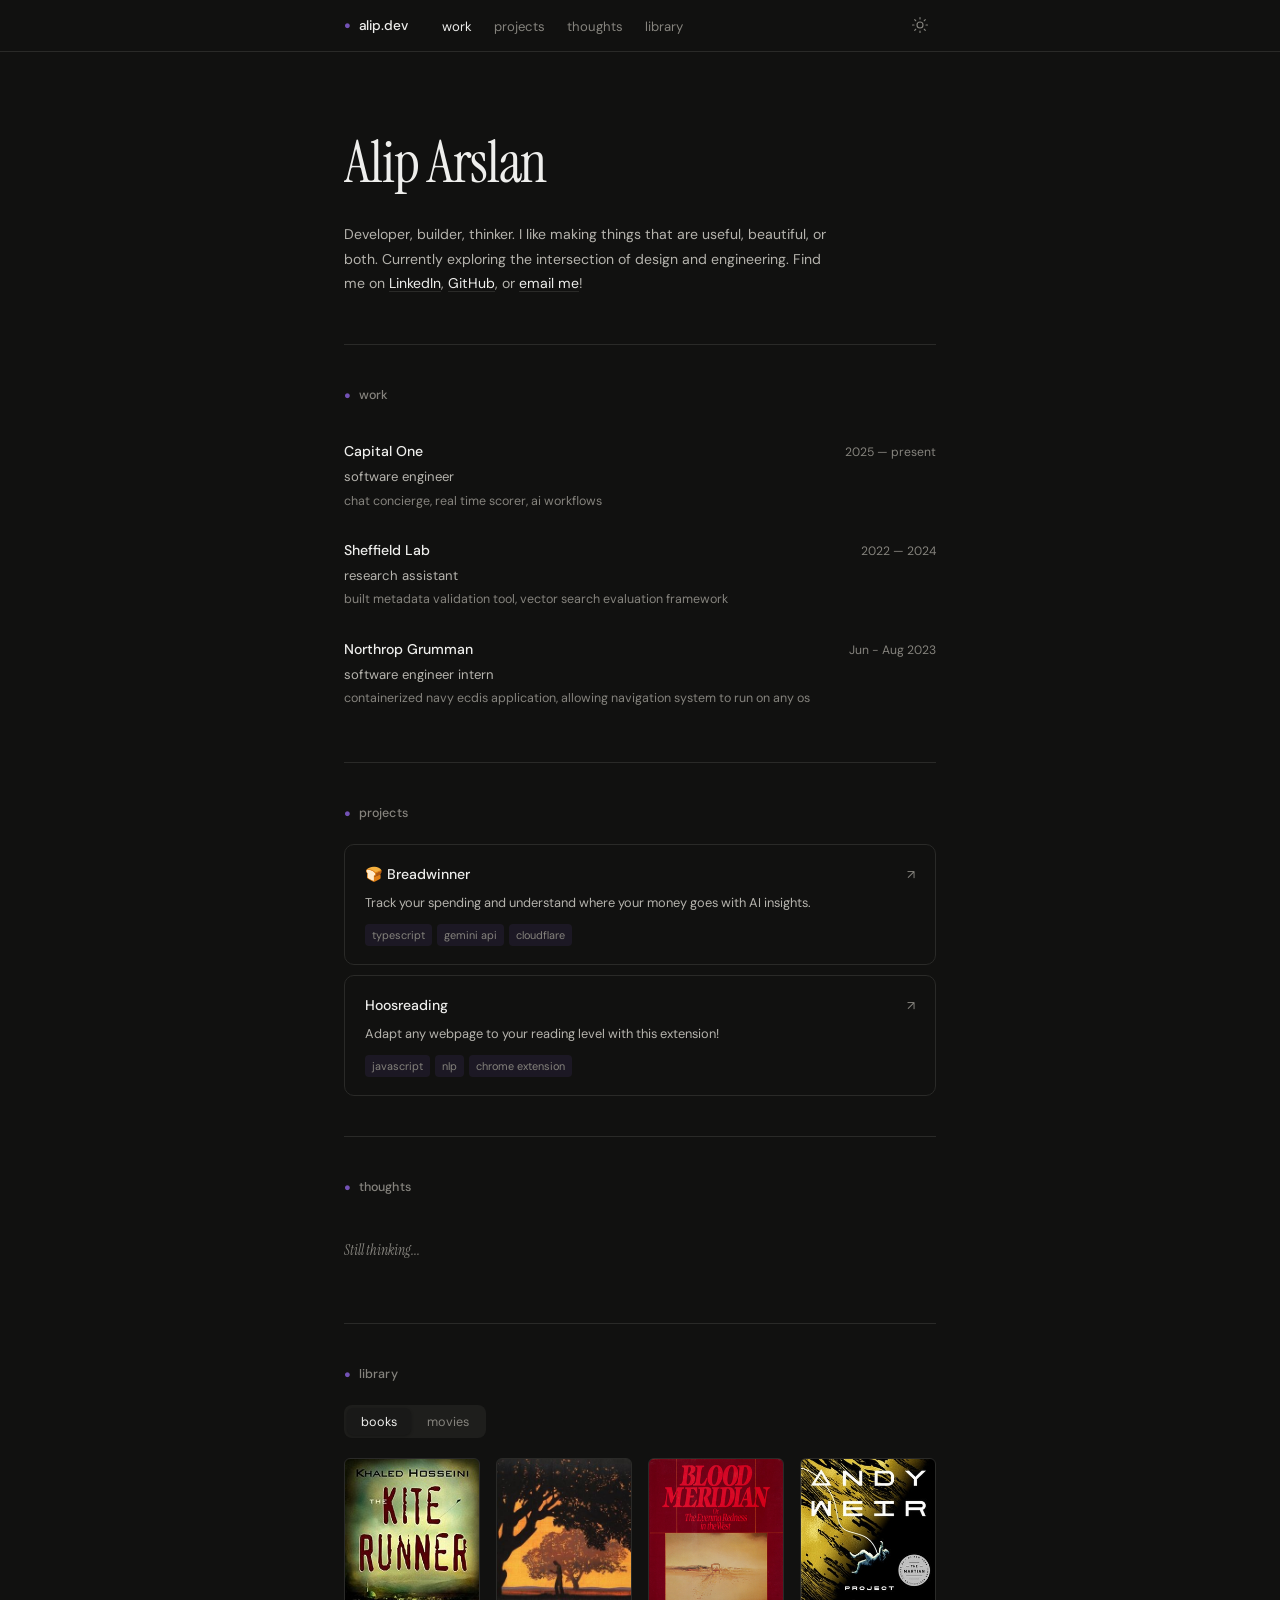
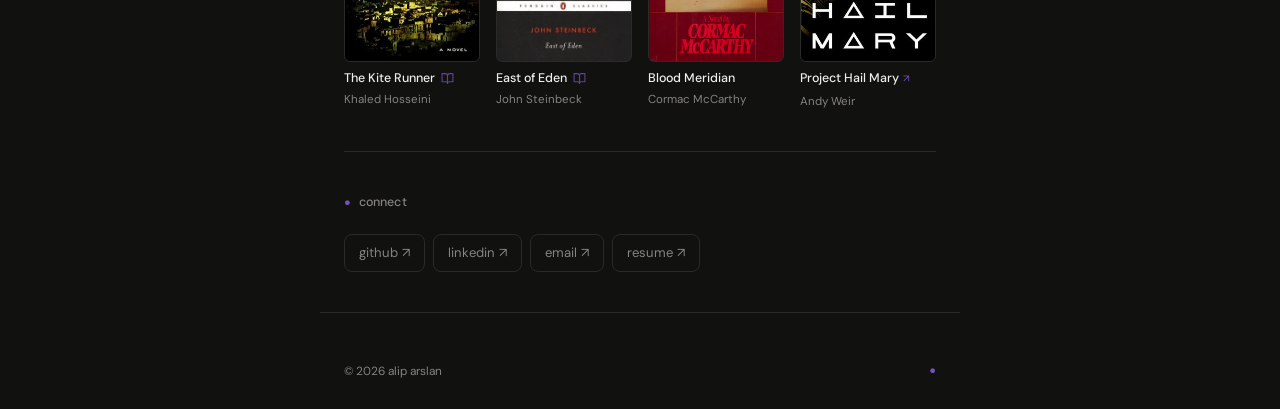
==== index.html @ 637e9c33 "fix northrop description" ====
<!DOCTYPE html>
<html lang="en" data-theme="dark">
<head>
  <script>document.documentElement.setAttribute('data-theme', localStorage.getItem('theme') || 'dark');</script>
  <meta charset="UTF-8" />
  <meta name="viewport" content="width=device-width, initial-scale=1.0" />
  <title>Alip Arslan</title>
  <meta name="description" content="Alip Arslan — developer, builder, thinker." />
  <meta property="og:title" content="Alip Arslan" />
  <meta property="og:description" content="Developer, builder, thinker." />
  <meta property="og:type" content="website" />
  <meta property="og:url" content="https://alip.dev" />
  <link rel="icon" href="data:image/svg+xml,<svg xmlns='http://www.w3.org/2000/svg' viewBox='0 0 100 100'><circle cx='50' cy='50' r='42' fill='%237352B5'/></svg>" />
  <link rel="preconnect" href="https://fonts.googleapis.com" />
  <link rel="preconnect" href="https://fonts.gstatic.com" crossorigin />
  <link href="https://fonts.googleapis.com/css2?family=Instrument+Serif:ital@0;1&family=DM+Sans:wght@400;500&display=swap" rel="stylesheet" />
  <link rel="stylesheet" href="styles.css" />
</head>
<body>

  <!-- NAV -->
  <nav>
    <div class="container">
      <div class="nav-left">
        <a href="index.html" class="nav-logo">
          <span class="sig">●</span>
          alip.dev
        </a>
        <ul class="nav-links">
          <li><a href="#work">work</a></li>
          <li><a href="#projects">projects</a></li>
          <li><a href="#thoughts">thoughts</a></li>
          <li><a href="#library">library</a></li>
        </ul>
      </div>
      <button class="theme-toggle" id="theme-toggle" aria-label="Toggle theme">
        <span class="icon-sun">
          <svg viewBox="0 0 24 24"><circle cx="12" cy="12" r="4"/><path d="M12 2v2M12 20v2M4.93 4.93l1.41 1.41M17.66 17.66l1.41 1.41M2 12h2M20 12h2M6.34 17.66l-1.41 1.41M19.07 4.93l-1.41 1.41"/></svg>
        </span>
        <span class="icon-moon">
          <svg viewBox="0 0 24 24"><path d="M21 12.79A9 9 0 1 1 11.21 3 7 7 0 0 0 21 12.79z"/></svg>
        </span>
      </button>
    </div>
  </nav>

  <!-- MAIN -->
  <main class="container">

    <!-- HERO -->
    <section class="hero">
      <div class="hero-name-wrap">
        <h1 class="hero-name">Alip Arslan</h1>
      </div>
      <p class="hero-bio fade-in">
        Developer, builder, thinker. I like making things that are useful, beautiful, or both.
        Currently exploring the intersection of design and engineering.
        Find me on <a href="https://linkedin.com/in/aliparslan" target="_blank" rel="noopener">LinkedIn</a>, <a href="https://github.com/aliparslan" target="_blank" rel="noopener">GitHub</a>, or <a href="mailto:aliparslan@outlook.com">email me</a>!
      </p>
    </section>

    <!-- WORK -->
    <div class="section-divider"></div>
    <section id="work" class="fade-in">
      <div class="section-header">
        <span class="sig">●</span>
        <h2 class="section-title">work</h2>
      </div>

      <a href="#" class="work-item">
        <div class="work-row">
          <span class="work-company">Capital One</span>
          <span class="work-period">2025 — present</span>
        </div>
        <div class="work-role">software engineer</div>
        <div class="work-desc">chat concierge, real time scorer, ai workflows</div>
      </a>

      <a href="#" class="work-item">
        <div class="work-row">
          <span class="work-company">Sheffield Lab</span>
          <span class="work-period">2022 — 2024</span>
        </div>
        <div class="work-role">research assistant</div>
        <div class="work-desc">built metadata validation tool, vector search evaluation framework</div>
      </a>

      <a href="#" class="work-item">
        <div class="work-row">
          <span class="work-company">Northrop Grumman</span>
          <span class="work-period">Jun - Aug 2023</span>
        </div>
        <div class="work-role">software engineer intern</div>
        <div class="work-desc">containerized navy ecdis application, allowing navigation system to run on any os</div>
      </a>

    </section>

    <!-- PROJECTS -->
    <div class="section-divider"></div>
    <section id="projects" class="fade-in">
      <div class="section-header">
        <span class="sig">●</span>
        <h2 class="section-title">projects</h2>
      </div>

      <div class="project-grid">
        <a href="https://breadwinner.alip.dev" class="project-card" target="_blank" rel="noopener">
          <div class="project-card-top">
            <span class="project-name">🍞 Breadwinner</span>
            <span class="project-arrow">↗</span>
          </div>
          <p class="project-desc">Track your spending and understand where your money goes with AI insights.</p>
          <div class="project-tech">
            <span class="tag">typescript</span>
            <span class="tag">gemini api</span>
            <span class="tag">cloudflare</span>
          </div>
        </a>

        <a href="https://github.com/aliparslan/hoosreading" class="project-card" target="_blank" rel="noopener">
          <div class="project-card-top">
            <span class="project-name">Hoosreading</span>
            <span class="project-arrow">↗</span>
          </div>
          <p class="project-desc">Adapt any webpage to your reading level with this extension!</p>
          <div class="project-tech">
            <span class="tag">javascript</span>
            <span class="tag">nlp</span>
            <span class="tag">chrome extension</span>
          </div>
        </a>

        <!-- <a href="#" class="project-card" target="_blank" rel="noopener">
          <div class="project-card-top">
            <span class="project-name">project-three</span>
            <span class="project-arrow">↗</span>
          </div>
          <p class="project-desc">A fun experiment or side project. Might be a game, might be an app.</p>
          <div class="project-tech">
            <span class="tag">swift</span>
            <span class="tag">swiftui</span>
          </div>
        </a> -->
      </div>
    </section>

    <!-- THOUGHTS -->
    <div class="section-divider"></div>
    <section id="thoughts" class="fade-in">
      <div class="section-header">
        <span class="sig">●</span>
        <h2 class="section-title">thoughts</h2>
      </div>

      <p class="empty-message">Still thinking...</p>
      <!--
      <a href="thoughts/building-things-that-last.html" class="thought-item page-link">
        <span class="thought-title">On building things that last</span>
        <span class="thought-date">feb 2026</span>
      </a>
      <a href="#" class="thought-item">
        <span class="thought-title">Why I switched to vanilla CSS</span>
        <span class="thought-date">jan 2026</span>
      </a>
      <a href="#" class="thought-item">
        <span class="thought-title">The joy of small software</span>
        <span class="thought-date">dec 2025</span>
      </a>
      <a href="#" class="thought-item">
        <span class="thought-title">Design engineering is underrated</span>
        <span class="thought-date">nov 2025</span>
      </a>
      <a href="#" class="thought-item">
        <span class="thought-title">Lessons from shipping fast</span>
        <span class="thought-date">oct 2025</span>
      </a>
      -->
    </section>

    <!-- LIBRARY -->
    <div class="section-divider"></div>
    <section id="library" class="fade-in">
      <div class="section-header">
        <span class="sig">●</span>
        <h2 class="section-title">library</h2>
      </div>

      <div class="library-tabs">
        <button class="library-tab active" data-tab="books">books</button>
        <button class="library-tab" data-tab="movies">movies</button>
      </div>

      <div id="books-panel" class="library-panel active">
        <div class="library-grid">
          <div class="library-item">
            <div class="library-cover" style="background-image: url('static/kite-runner.jpg');">
              <!-- <span class="library-cover-text">The<br/>Kite<br/>Runner</span> -->
            </div>
            <span class="library-label-row"><span class="library-label">The Kite Runner</span><span class="reading-indicator"><svg viewBox="0 0 24 24"><path d="M2 3h6a4 4 0 0 1 4 4v14a3 3 0 0 0-3-3H2z"/><path d="M22 3h-6a4 4 0 0 0-4 4v14a3 3 0 0 1 3-3h7z"/></svg></span></span>
            <span class="library-sub">Khaled Hosseini</span>
          </div>
          <div class="library-item">
            <div class="library-cover" style="background-image: url('static/east-of-eden.jpg');">
              <!-- <span class="library-cover-text">East<br/>of<br/>Eden</span> -->
            </div>
            <span class="library-label-row"><span class="library-label">East of Eden</span><span class="reading-indicator"><svg viewBox="0 0 24 24"><path d="M2 3h6a4 4 0 0 1 4 4v14a3 3 0 0 0-3-3H2z"/><path d="M22 3h-6a4 4 0 0 0-4 4v14a3 3 0 0 1 3-3h7z"/></svg></span></span>
            <span class="library-sub">John Steinbeck</span>
          </div>
          <div class="library-item">
            <div class="library-cover" style="background-image: url('static/blood-meridian.png');">
              <!-- <span class="library-cover-text">Blood Meridian</span> -->
            </div>
            <span class="library-label">Blood Meridian</span>
            <span class="library-sub">Cormac McCarthy</span>
          </div>
          <div class="library-item">
            <a href="library/project-hail-mary.html" class="page-link">
              <div class="library-cover" style="background-image: url('static/project-hail-mary.jpg');">
                <!-- <span class="library-cover-text">Project<br/>Hail<br/>Mary</span> -->
              </div>
              <span class="library-label-row"><span class="library-label">Project Hail Mary</span><span class="review-arrow">↗</span></span>
              <span class="library-sub">Andy Weir</span>
            </a>
          </div>
        </div>
      </div>

      <div id="movies-panel" class="library-panel">
        <div class="library-grid">
          <div class="library-item">
            <div class="library-cover" style="background-image: url('static/how-to-lose-a-guy.jpg');">
              <!-- <span class="library-cover-text">How to<br/>Lose a<br/>Guy</span> -->
            </div>
            <span class="library-label">How to Lose a Guy in 10 Days</span>
            <span class="library-sub">2003</span>
          </div>
          <div class="library-item">
            <div class="library-cover" style="background-image: url('static/good-will-hunting.jpg');">
              <!-- <span class="library-cover-text">Good<br/>Will<br/>Hunting</span> -->
            </div>
            <span class="library-label">Good Will Hunting</span>
            <span class="library-sub">1997</span>
          </div>
          <div class="library-item">
            <div class="library-cover" style="background-image: url('static/click.jpg');">
              <!-- <span class="library-cover-text">Click</span> -->
            </div>
            <span class="library-label">Click</span>
            <span class="library-sub">2006</span>
          </div>
          <div class="library-item">
            <a href="library/over-the-hedge.html" class="page-link">
              <div class="library-cover" style="background-image: url('static/over-the-hedge.jpg');">
                <!-- <span class="library-cover-text">Over<br/>the<br/>Hedge</span> -->
              </div>
              <span class="library-label-row"><span class="library-label">Over the Hedge</span><span class="review-arrow">↗</span></span>
              <span class="library-sub">2006</span>
            </a>
          </div>
        </div>
      </div>
    </section>

    <!-- CONNECT -->
    <div class="section-divider"></div>
    <section id="connect" class="fade-in">
      <div class="section-header">
        <span class="sig">●</span>
        <h2 class="section-title">connect</h2>
      </div>

      <div class="connect-grid">
        <a href="https://github.com/aliparslan" class="connect-link" target="_blank" rel="noopener">github ↗</a>
        <a href="https://linkedin.com/in/aliparslan" class="connect-link" target="_blank" rel="noopener">linkedin ↗</a>
        <a href="mailto:aliparslan@outlook.com" class="connect-link">email ↗</a>
        <a href="resume.pdf" class="connect-link">resume ↗</a>
      </div>
    </section>
  </main>

  <!-- FOOTER -->
  <div class="section-divider" style="max-width:640px;margin:0 auto;padding:0 24px;"><div style="height:1px;background:var(--border);transition:background var(--transition-color);"></div></div>
  <footer>
    <div class="container">
      <span class="footer-text">© 2026 alip arslan</span>
      <span class="sig">●</span>
    </div>
  </footer>

  <script src="script.js"></script>

</body>
</html>
---- styles.css ----
/* ===== RESET ===== */
*, *::before, *::after { margin: 0; padding: 0; box-sizing: border-box; }

/* ===== THEME TOKENS ===== */
:root {
  --sans: 'DM Sans', -apple-system, BlinkMacSystemFont, sans-serif;
  --serif: 'Instrument Serif', 'Georgia', serif;
  --ease-out-expo: cubic-bezier(0.16, 1, 0.3, 1);
  --transition-color: 0.4s ease;
}

[data-theme="dark"] {
  --bg:          #111110;
  --bg-raised:   #191918;
  --bg-hover:    #1e1e1c;
  --border:      #2a2a28;
  --border-hover:#3a3a37;
  --text:        #eeeeec;
  --text-secondary: #b5b3ad;
  --text-muted:  #85837d;
  --accent:      #7352B5;
  --accent-dim:  rgba(115, 82, 181, 0.12);
  --accent-hover:rgba(115, 82, 181, 0.06);
  --shadow:      0 1px 3px rgba(0,0,0,0.3);
}

[data-theme="light"] {
  --bg:          #fafaf8;
  --bg-raised:   #ffffff;
  --bg-hover:    #f0eeeb;
  --border:      #e0ddd7;
  --border-hover:#ccc9c1;
  --text:        #1a1a18;
  --text-secondary: #5a5850;
  --text-muted:  #8a877e;
  --accent:      #6344A3;
  --accent-dim:  rgba(99, 68, 163, 0.1);
  --accent-hover:rgba(99, 68, 163, 0.05);
  --shadow:      0 1px 3px rgba(0,0,0,0.06);
}

/* ===== PAGE TRANSITIONS ===== */
body {
  font-family: var(--sans);
  background: var(--bg);
  color: var(--text);
  line-height: 1.7;
  min-height: 100vh;
  transition: background var(--transition-color), color var(--transition-color);
  opacity: 0;
  animation: pageIn 0.4s ease 0.05s forwards;
}

body.page-exit {
  animation: pageOut 0.25s ease forwards;
}

@keyframes pageIn {
  from { opacity: 0; transform: translateY(6px); }
  to   { opacity: 1; transform: translateY(0); }
}

@keyframes pageOut {
  from { opacity: 1; transform: translateY(0); }
  to   { opacity: 0; transform: translateY(-4px); }
}

/* ===== BASE ===== */
html {
  font-size: 16px;
  scroll-behavior: smooth;
  -webkit-font-smoothing: antialiased;
  -moz-osx-font-smoothing: grayscale;
}

::selection {
  background: var(--accent);
  color: var(--bg);
}

a {
  color: inherit;
  text-decoration: none;
}

/* ===== LAYOUT ===== */
.container {
  max-width: 640px;
  margin: 0 auto;
  padding: 0 24px;
}

/* ===== NAV ===== */
nav {
  position: sticky;
  top: 0;
  z-index: 100;
  background: var(--bg);
  transition: background var(--transition-color);
}

nav::after {
  content: '';
  position: absolute;
  bottom: 0;
  left: 0;
  right: 0;
  height: 1px;
  background: var(--border);
  transition: background var(--transition-color);
}

nav .container {
  display: flex;
  align-items: center;
  justify-content: space-between;
  height: 52px;
}

.nav-left {
  display: flex;
  align-items: center;
  gap: 24px;
}

.nav-logo {
  font-family: var(--sans);
  font-size: 0.85rem;
  font-weight: 500;
  letter-spacing: -0.01em;
  display: flex;
  align-items: center;
  gap: 8px;
  color: var(--text);
  transition: color 0.2s ease;
}

.sig {
  color: var(--accent);
  font-size: 0.7rem;
  display: inline-block;
  transition: color var(--transition-color), transform 0.4s var(--ease-out-expo), text-shadow 0.4s ease;
  line-height: 1;
  cursor: default;
}

.sig:hover {
  animation: sigPulse 1.6s ease-in-out infinite;
}

@keyframes sigPulse {
  0%, 100% { text-shadow: 0 0 4px var(--accent); }
  50%      { text-shadow: 0 0 16px var(--accent), 0 0 30px var(--accent); }
}

.nav-logo:hover .sig {
  animation: sigPulse 1.6s ease-in-out infinite;
}

.nav-links {
  display: flex;
  gap: 2px;
  list-style: none;
}

.nav-links a {
  font-size: 0.82rem;
  color: var(--text-muted);
  padding: 5px 10px;
  border-radius: 6px;
  transition: color 0.2s ease, background 0.2s ease;
}

.nav-links a:hover {
  color: var(--text);
  background: var(--bg-hover);
}

.nav-links a.active {
  color: var(--text);
}

/* theme toggle */
.theme-toggle {
  background: none;
  border: none;
  color: var(--text-muted);
  width: 32px;
  height: 32px;
  border-radius: 8px;
  cursor: pointer;
  display: flex;
  align-items: center;
  justify-content: center;
  transition: all 0.2s ease;
  padding: 0;
}

.theme-toggle:hover {
  color: var(--text);
  background: var(--bg-hover);
}

.theme-toggle svg {
  width: 18px;
  height: 18px;
  fill: none;
  stroke: currentColor;
  stroke-width: 1.5;
  stroke-linecap: round;
  stroke-linejoin: round;
}

.theme-toggle .icon-sun,
.theme-toggle .icon-moon { display: none; }
[data-theme="dark"] .theme-toggle .icon-sun { display: block; }
[data-theme="light"] .theme-toggle .icon-moon { display: block; }

/* ===== HERO ===== */
.hero {
  padding: 80px 0 48px;
}

.hero-name-wrap {
  overflow: hidden;
  padding-bottom: 4px;
}

.hero-name {
  font-family: var(--serif);
  font-size: clamp(2.6rem, 7vw, 3.6rem);
  font-weight: 400;
  letter-spacing: -0.02em;
  line-height: 1.08;
  margin-bottom: 24px;
  transform: translateY(110%);
  animation: slideUp 0.8s var(--ease-out-expo) 0.1s forwards;
}

@keyframes slideUp {
  to { transform: translateY(0); }
}

.hero-bio {
  font-size: 0.88rem;
  color: var(--text-secondary);
  line-height: 1.75;
  max-width: 500px;
  transition: color var(--transition-color);
}

.hero-bio a {
  color: var(--text);
  text-decoration: underline;
  text-decoration-color: var(--border);
  text-underline-offset: 3px;
  transition: text-decoration-color 0.2s ease, color 0.2s ease;
}

.hero-bio a:hover {
  text-decoration-color: var(--accent);
  color: var(--accent);
}

/* ===== SECTIONS ===== */
section {
  padding: 40px 0;
}

.section-divider {
  height: 1px;
  background: var(--border);
  transition: background var(--transition-color);
}

.section-header {
  display: flex;
  align-items: center;
  gap: 8px;
  margin-bottom: 20px;
}

.section-title {
  font-size: 0.78rem;
  font-weight: 500;
  color: var(--text-muted);
  text-transform: lowercase;
  letter-spacing: 0.01em;
  transition: color var(--transition-color);
}

/* empty state message */
.empty-message {
  font-family: var(--serif);
  font-size: 0.9rem;
  color: var(--text-muted);
  font-style: italic;
  padding: 20px 0;
}

/* ===== WORK ===== */
.work-item {
  display: block;
  padding: 14px 16px;
  margin: 0 -16px;
  border-radius: 8px;
  transition: background 0.2s ease;
}

.work-item:hover {
  background: var(--bg-hover);
}

.work-item + .work-item { margin-top: 1px; }

.work-row {
  display: flex;
  align-items: baseline;
  justify-content: space-between;
  gap: 12px;
}

.work-company {
  font-size: 0.88rem;
  font-weight: 500;
  color: var(--text);
  transition: color var(--transition-color);
}

.work-period {
  font-size: 0.76rem;
  color: var(--text-muted);
  white-space: nowrap;
  transition: color var(--transition-color);
}

.work-role {
  font-size: 0.82rem;
  color: var(--text-secondary);
  margin-top: 2px;
  transition: color var(--transition-color);
}

.work-desc {
  font-size: 0.78rem;
  color: var(--text-muted);
  line-height: 1.5;
  margin-top: 3px;
  transition: color var(--transition-color);
}

/* ===== PROJECTS ===== */
.project-grid { display: grid; gap: 10px; }

.project-card {
  display: block;
  padding: 18px 20px;
  border: 1px solid var(--border);
  border-radius: 10px;
  transition: all 0.3s var(--ease-out-expo);
  position: relative;
}

.project-card:hover {
  border-color: var(--border-hover);
  background: var(--bg-raised);
  transform: translateY(-1px);
  box-shadow: var(--shadow);
}

.project-card-top {
  display: flex;
  align-items: center;
  justify-content: space-between;
  margin-bottom: 6px;
}

.project-name {
  font-size: 0.88rem;
  font-weight: 500;
  color: var(--text);
  transition: color var(--transition-color);
}

.project-arrow {
  color: var(--text-muted);
  font-size: 0.8rem;
  transition: transform 0.3s var(--ease-out-expo), color 0.2s ease;
}

.project-card:hover .project-arrow {
  transform: translate(2px, -2px);
  color: var(--accent);
}

.project-desc {
  font-size: 0.8rem;
  color: var(--text-secondary);
  line-height: 1.6;
  transition: color var(--transition-color);
}

.project-tech {
  display: flex;
  gap: 5px;
  flex-wrap: wrap;
  margin-top: 10px;
}

.tag {
  font-size: 0.68rem;
  color: var(--text-muted);
  background: var(--accent-dim);
  padding: 2px 7px;
  border-radius: 4px;
  transition: background var(--transition-color), color var(--transition-color);
}

/* ===== THOUGHTS ===== */
.thought-item {
  display: flex;
  align-items: baseline;
  justify-content: space-between;
  gap: 16px;
  padding: 10px 16px;
  margin: 0 -16px;
  border-radius: 8px;
  transition: background 0.2s ease;
}

.thought-item:hover { background: var(--bg-hover); }
.thought-item + .thought-item { margin-top: 1px; }

.thought-title {
  font-family: var(--serif);
  font-size: 1.05rem;
  color: var(--text);
  font-weight: 400;
  font-style: italic;
  transition: color var(--transition-color);
}

.thought-date {
  font-size: 0.74rem;
  color: var(--text-muted);
  white-space: nowrap;
  transition: color var(--transition-color);
}

/* ===== LIBRARY ===== */
.library-tabs {
  display: flex;
  gap: 2px;
  margin-bottom: 20px;
  background: var(--bg-hover);
  padding: 3px;
  border-radius: 8px;
  width: fit-content;
  transition: background var(--transition-color);
}

.library-tab {
  font-size: 0.79rem;
  color: var(--text-muted);
  padding: 5px 14px;
  border-radius: 6px;
  border: none;
  background: none;
  cursor: pointer;
  font-family: var(--sans);
  transition: all 0.2s ease;
}

.library-tab:hover { color: var(--text); }

.library-tab.active {
  color: var(--text);
  background: var(--bg-raised);
  box-shadow: var(--shadow);
}

.library-grid {
  display: grid;
  grid-template-columns: repeat(auto-fill, minmax(120px, 1fr));
  gap: 16px;
}

.library-item {
  display: flex;
  flex-direction: column;
  gap: 8px;
  cursor: default;
  position: relative;
}

.library-item a {
  display: flex;
  flex-direction: column;
  gap: 8px;
  text-decoration: none;
  color: inherit;
}

.library-cover {
  aspect-ratio: 2 / 3;
  background: var(--bg-raised);
  border: 1px solid var(--border);
  border-radius: 6px;
  display: flex;
  align-items: center;
  justify-content: center;
  overflow: hidden;
  transition: all 0.3s var(--ease-out-expo);
  position: relative;
  background-size: cover;
  background-position: center;
}

.library-item:hover .library-cover,
.library-item a:hover .library-cover {
  border-color: var(--border-hover);
  transform: translateY(-3px);
  box-shadow: var(--shadow);
}

.library-cover-text {
  font-size: 0.6rem;
  font-weight: 500;
  color: var(--text-muted);
  text-align: center;
  padding: 8px;
  line-height: 1.5;
  letter-spacing: 0.05em;
  text-transform: uppercase;
  transition: color var(--transition-color);
}

.library-label-row {
  display: flex;
  align-items: baseline;
  gap: 4px;
}

.library-label {
  font-size: 0.78rem;
  font-weight: 500;
  color: var(--text);
  line-height: 1.3;
  transition: color var(--transition-color);
}

.review-arrow {
  font-size: 0.65rem;
  color: var(--accent);
  flex-shrink: 0;
  transition: transform 0.3s var(--ease-out-expo);
}

.library-item a:hover .review-arrow {
  transform: translate(1px, -1px);
}

.library-sub {
  font-size: 0.72rem;
  color: var(--text-muted);
  margin-top: -4px;
  transition: color var(--transition-color);
}

.reading-indicator {
  display: flex;
  align-self: center;
  flex-shrink: 0;
  margin-left: 2px; /* Tweaked this slightly to match the gap of the arrow better */
}

.reading-indicator svg {
  display: block;
  width: 13px;
  height: 13px;
  fill: none;
  stroke: var(--accent);
  stroke-width: 2;
  stroke-linecap: round;
  stroke-linejoin: round;
  opacity: 0.8;
}

.library-panel { display: none; }
.library-panel.active { display: block; }

/* ===== CONNECT ===== */
.connect-grid {
  display: flex;
  flex-wrap: wrap;
  gap: 8px;
}

.connect-link {
  font-size: 0.82rem;
  color: var(--text-muted);
  padding: 7px 14px;
  border: 1px solid var(--border);
  border-radius: 8px;
  transition: all 0.2s ease;
}

.connect-link:hover {
  color: var(--text);
  border-color: var(--border-hover);
  background: var(--bg-hover);
}

/* ===== FOOTER ===== */
footer {
  padding: 28px 0;
  margin-top: 20px;
}

footer .container {
  display: flex;
  align-items: center;
  justify-content: space-between;
}

.footer-text {
  font-size: 0.74rem;
  color: var(--text-muted);
  transition: color var(--transition-color);
}

/* ===== FADE IN ===== */
.fade-in {
  opacity: 0;
  transform: translateY(10px);
  filter: blur(8px);
  transition: opacity 0.6s var(--ease-out-expo), 
              transform 0.6s var(--ease-out-expo),
              filter 0.6s var(--ease-out-expo);
}

.fade-in.visible {
  opacity: 1;
  transform: translateY(0);
  filter: blur(0px);
}

.fade-in:nth-child(2) { transition-delay: 0.05s; }
.fade-in:nth-child(3) { transition-delay: 0.1s; }
.fade-in:nth-child(4) { transition-delay: 0.15s; }

/* ===== RESPONSIVE ===== */
@media (max-width: 560px) {
  .hero { padding: 56px 0 32px; }
  .hero-name { font-size: 2.2rem; }
  .nav-links a { padding: 5px 6px; font-size: 0.78rem; }
  .work-row { flex-direction: column; gap: 2px; }
  .thought-item { flex-direction: column; gap: 3px; }
  .library-grid { grid-template-columns: repeat(auto-fill, minmax(100px, 1fr)); gap: 12px; }
  .connect-grid { flex-direction: column; }
  .connect-link { text-align: center; justify-content: center; }
  footer .container { flex-direction: column; gap: 8px; text-align: center; }
}
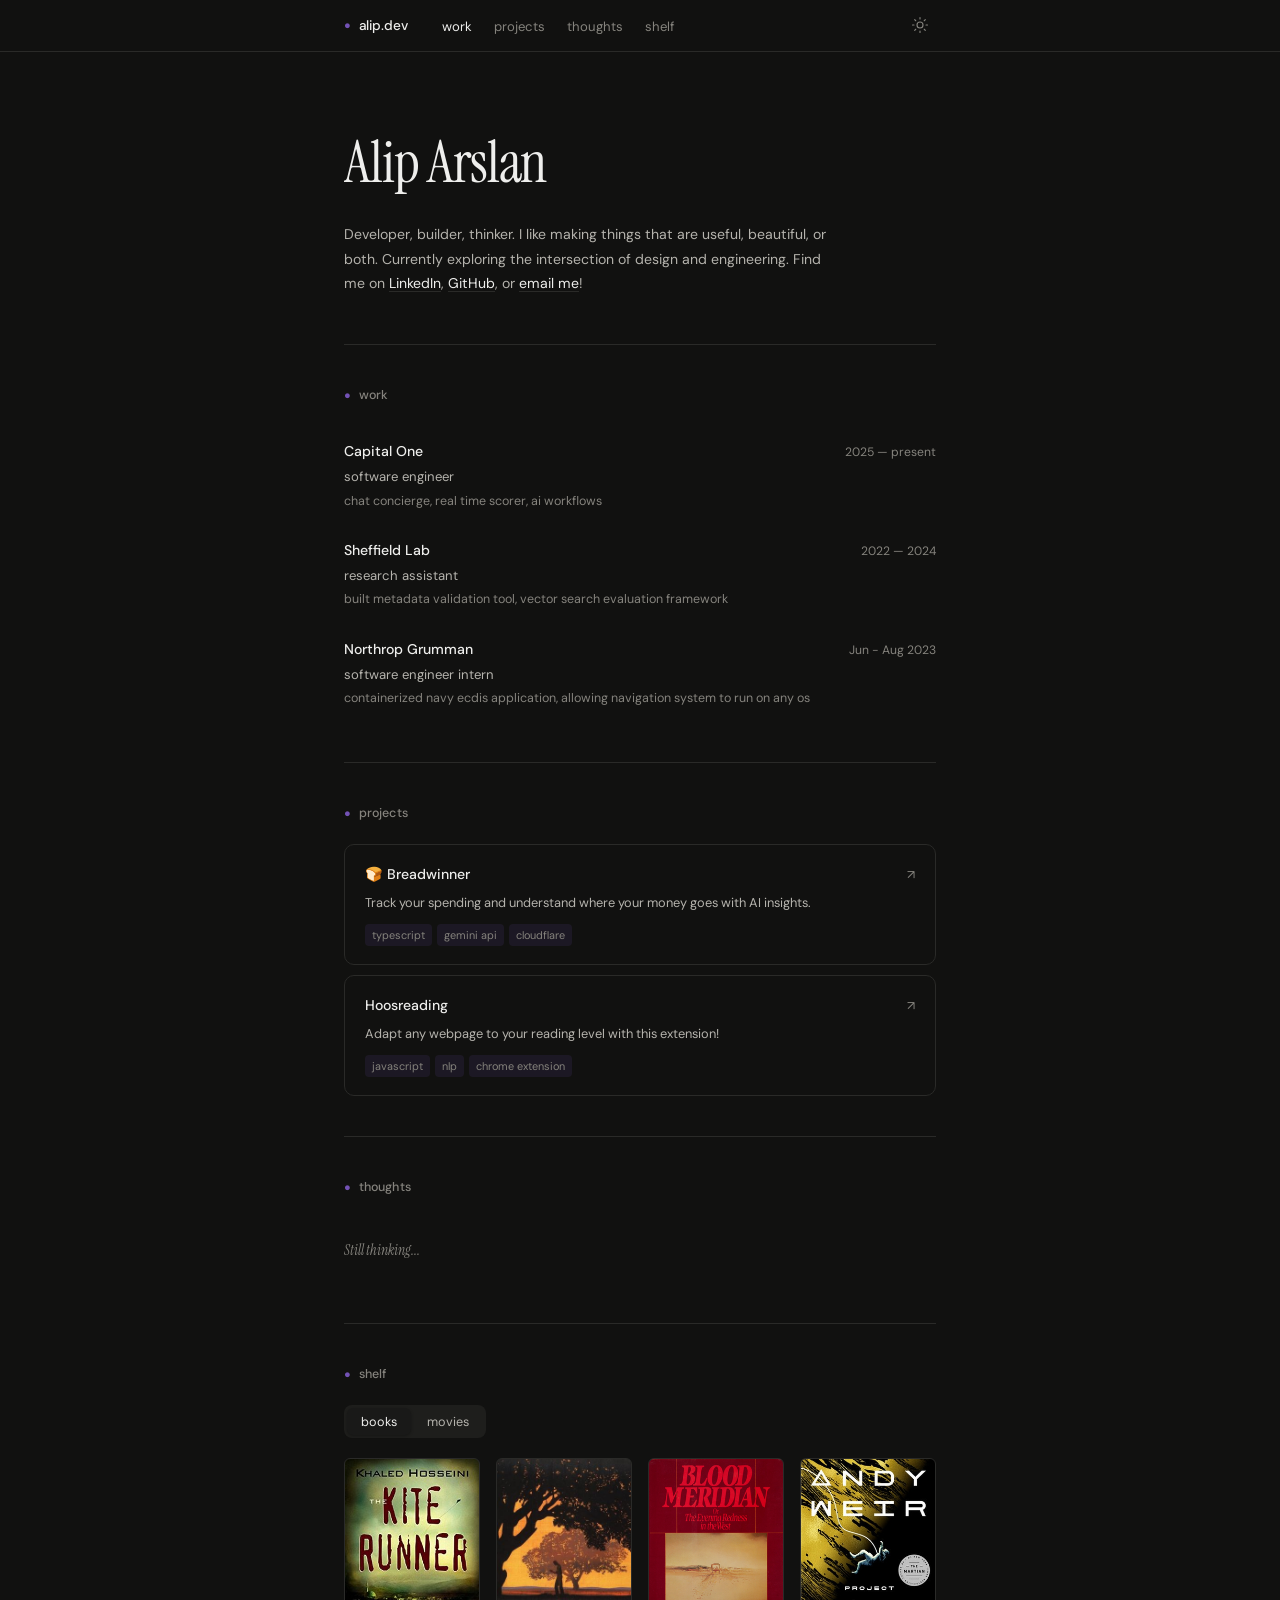
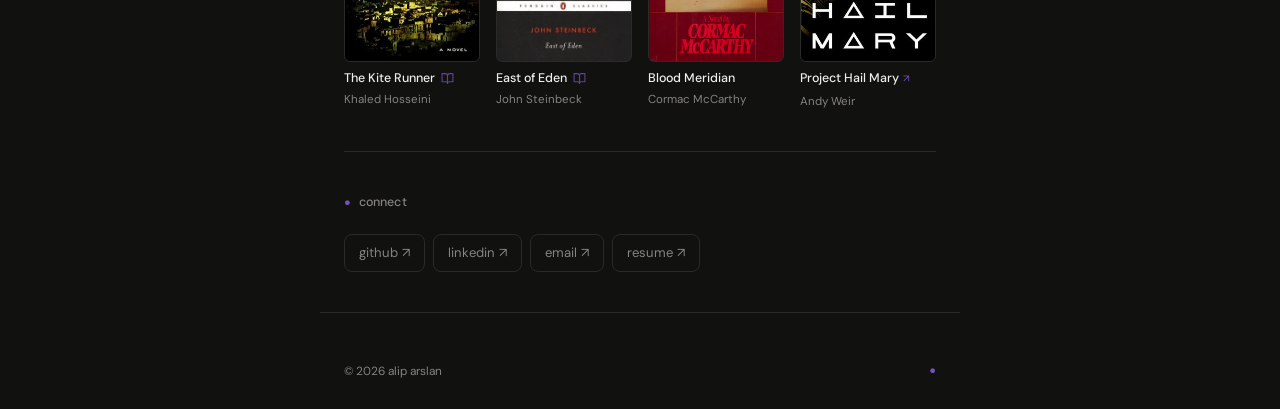
==== commit 45aff5b2: "rename library to shelf" ====
--- a/index.html
+++ b/index.html
@@ -30,7 +30,7 @@
           <li><a href="#work">work</a></li>
           <li><a href="#projects">projects</a></li>
           <li><a href="#thoughts">thoughts</a></li>
-          <li><a href="#library">library</a></li>
+          <li><a href="#shelf">shelf</a></li>
         </ul>
       </div>
       <button class="theme-toggle" id="theme-toggle" aria-label="Toggle theme">
@@ -178,84 +178,84 @@
       -->
     </section>
 
-    <!-- LIBRARY -->
-    <div class="section-divider"></div>
-    <section id="library" class="fade-in">
-      <div class="section-header">
-        <span class="sig">●</span>
-        <h2 class="section-title">library</h2>
-      </div>
-
-      <div class="library-tabs">
-        <button class="library-tab active" data-tab="books">books</button>
-        <button class="library-tab" data-tab="movies">movies</button>
-      </div>
-
-      <div id="books-panel" class="library-panel active">
-        <div class="library-grid">
-          <div class="library-item">
-            <div class="library-cover" style="background-image: url('static/kite-runner.jpg');">
-              <!-- <span class="library-cover-text">The<br/>Kite<br/>Runner</span> -->
-            </div>
-            <span class="library-label-row"><span class="library-label">The Kite Runner</span><span class="reading-indicator"><svg viewBox="0 0 24 24"><path d="M2 3h6a4 4 0 0 1 4 4v14a3 3 0 0 0-3-3H2z"/><path d="M22 3h-6a4 4 0 0 0-4 4v14a3 3 0 0 1 3-3h7z"/></svg></span></span>
-            <span class="library-sub">Khaled Hosseini</span>
-          </div>
-          <div class="library-item">
-            <div class="library-cover" style="background-image: url('static/east-of-eden.jpg');">
-              <!-- <span class="library-cover-text">East<br/>of<br/>Eden</span> -->
-            </div>
-            <span class="library-label-row"><span class="library-label">East of Eden</span><span class="reading-indicator"><svg viewBox="0 0 24 24"><path d="M2 3h6a4 4 0 0 1 4 4v14a3 3 0 0 0-3-3H2z"/><path d="M22 3h-6a4 4 0 0 0-4 4v14a3 3 0 0 1 3-3h7z"/></svg></span></span>
-            <span class="library-sub">John Steinbeck</span>
-          </div>
-          <div class="library-item">
-            <div class="library-cover" style="background-image: url('static/blood-meridian.png');">
-              <!-- <span class="library-cover-text">Blood Meridian</span> -->
-            </div>
-            <span class="library-label">Blood Meridian</span>
-            <span class="library-sub">Cormac McCarthy</span>
-          </div>
-          <div class="library-item">
-            <a href="library/project-hail-mary.html" class="page-link">
-              <div class="library-cover" style="background-image: url('static/project-hail-mary.jpg');">
-                <!-- <span class="library-cover-text">Project<br/>Hail<br/>Mary</span> -->
+    <!-- SHELF -->
+    <div class="section-divider"></div>
+    <section id="shelf" class="fade-in">
+      <div class="section-header">
+        <span class="sig">●</span>
+        <h2 class="section-title">shelf</h2>
+      </div>
+
+      <div class="shelf-tabs">
+        <button class="shelf-tab active" data-tab="books">books</button>
+        <button class="shelf-tab" data-tab="movies">movies</button>
+      </div>
+
+      <div id="books-panel" class="shelf-panel active">
+        <div class="shelf-grid">
+          <div class="shelf-item">
+            <div class="shelf-cover" style="background-image: url('static/kite-runner.jpg');">
+              <!-- <span class="shelf-cover-text">The<br/>Kite<br/>Runner</span> -->
+            </div>
+            <span class="shelf-label-row"><span class="shelf-label">The Kite Runner</span><span class="reading-indicator"><svg viewBox="0 0 24 24"><path d="M2 3h6a4 4 0 0 1 4 4v14a3 3 0 0 0-3-3H2z"/><path d="M22 3h-6a4 4 0 0 0-4 4v14a3 3 0 0 1 3-3h7z"/></svg></span></span>
+            <span class="shelf-sub">Khaled Hosseini</span>
+          </div>
+          <div class="shelf-item">
+            <div class="shelf-cover" style="background-image: url('static/east-of-eden.jpg');">
+              <!-- <span class="shelf-cover-text">East<br/>of<br/>Eden</span> -->
+            </div>
+            <span class="shelf-label-row"><span class="shelf-label">East of Eden</span><span class="reading-indicator"><svg viewBox="0 0 24 24"><path d="M2 3h6a4 4 0 0 1 4 4v14a3 3 0 0 0-3-3H2z"/><path d="M22 3h-6a4 4 0 0 0-4 4v14a3 3 0 0 1 3-3h7z"/></svg></span></span>
+            <span class="shelf-sub">John Steinbeck</span>
+          </div>
+          <div class="shelf-item">
+            <div class="shelf-cover" style="background-image: url('static/blood-meridian.png');">
+              <!-- <span class="shelf-cover-text">Blood Meridian</span> -->
+            </div>
+            <span class="shelf-label">Blood Meridian</span>
+            <span class="shelf-sub">Cormac McCarthy</span>
+          </div>
+          <div class="shelf-item">
+            <a href="shelf/project-hail-mary.html" class="page-link">
+              <div class="shelf-cover" style="background-image: url('static/project-hail-mary.jpg');">
+                <!-- <span class="shelf-cover-text">Project<br/>Hail<br/>Mary</span> -->
               </div>
-              <span class="library-label-row"><span class="library-label">Project Hail Mary</span><span class="review-arrow">↗</span></span>
-              <span class="library-sub">Andy Weir</span>
+              <span class="shelf-label-row"><span class="shelf-label">Project Hail Mary</span><span class="review-arrow">↗</span></span>
+              <span class="shelf-sub">Andy Weir</span>
             </a>
           </div>
         </div>
       </div>
 
-      <div id="movies-panel" class="library-panel">
-        <div class="library-grid">
-          <div class="library-item">
-            <div class="library-cover" style="background-image: url('static/how-to-lose-a-guy.jpg');">
-              <!-- <span class="library-cover-text">How to<br/>Lose a<br/>Guy</span> -->
-            </div>
-            <span class="library-label">How to Lose a Guy in 10 Days</span>
-            <span class="library-sub">2003</span>
-          </div>
-          <div class="library-item">
-            <div class="library-cover" style="background-image: url('static/good-will-hunting.jpg');">
-              <!-- <span class="library-cover-text">Good<br/>Will<br/>Hunting</span> -->
-            </div>
-            <span class="library-label">Good Will Hunting</span>
-            <span class="library-sub">1997</span>
-          </div>
-          <div class="library-item">
-            <div class="library-cover" style="background-image: url('static/click.jpg');">
-              <!-- <span class="library-cover-text">Click</span> -->
-            </div>
-            <span class="library-label">Click</span>
-            <span class="library-sub">2006</span>
-          </div>
-          <div class="library-item">
-            <a href="library/over-the-hedge.html" class="page-link">
-              <div class="library-cover" style="background-image: url('static/over-the-hedge.jpg');">
-                <!-- <span class="library-cover-text">Over<br/>the<br/>Hedge</span> -->
+      <div id="movies-panel" class="shelf-panel">
+        <div class="shelf-grid">
+          <div class="shelf-item">
+            <div class="shelf-cover" style="background-image: url('static/how-to-lose-a-guy.jpg');">
+              <!-- <span class="shelf-cover-text">How to<br/>Lose a<br/>Guy</span> -->
+            </div>
+            <span class="shelf-label">How to Lose a Guy in 10 Days</span>
+            <span class="shelf-sub">2003</span>
+          </div>
+          <div class="shelf-item">
+            <div class="shelf-cover" style="background-image: url('static/good-will-hunting.jpg');">
+              <!-- <span class="shelf-cover-text">Good<br/>Will<br/>Hunting</span> -->
+            </div>
+            <span class="shelf-label">Good Will Hunting</span>
+            <span class="shelf-sub">1997</span>
+          </div>
+          <div class="shelf-item">
+            <div class="shelf-cover" style="background-image: url('static/click.jpg');">
+              <!-- <span class="shelf-cover-text">Click</span> -->
+            </div>
+            <span class="shelf-label">Click</span>
+            <span class="shelf-sub">2006</span>
+          </div>
+          <div class="shelf-item">
+            <a href="shelf/over-the-hedge.html" class="page-link">
+              <div class="shelf-cover" style="background-image: url('static/over-the-hedge.jpg');">
+                <!-- <span class="shelf-cover-text">Over<br/>the<br/>Hedge</span> -->
               </div>
-              <span class="library-label-row"><span class="library-label">Over the Hedge</span><span class="review-arrow">↗</span></span>
-              <span class="library-sub">2006</span>
+              <span class="shelf-label-row"><span class="shelf-label">Over the Hedge</span><span class="review-arrow">↗</span></span>
+              <span class="shelf-sub">2006</span>
             </a>
           </div>
         </div>
--- a/styles.css
+++ b/styles.css
@@ -447,8 +447,8 @@
   transition: color var(--transition-color);
 }
 
-/* ===== LIBRARY ===== */
-.library-tabs {
+/* ===== SHELF ===== */
+.shelf-tabs {
   display: flex;
   gap: 2px;
   margin-bottom: 20px;
@@ -459,7 +459,7 @@
   transition: background var(--transition-color);
 }
 
-.library-tab {
+.shelf-tab {
   font-size: 0.79rem;
   color: var(--text-muted);
   padding: 5px 14px;
@@ -471,21 +471,25 @@
   transition: all 0.2s ease;
 }
 
-.library-tab:hover { color: var(--text); }
-
-.library-tab.active {
+[data-theme="dark"] .shelf-tab {
+  color: var(--text-secondary);
+}
+
+.shelf-tab:hover { color: var(--text); }
+
+.shelf-tab.active {
   color: var(--text);
   background: var(--bg-raised);
   box-shadow: var(--shadow);
 }
 
-.library-grid {
+.shelf-grid {
   display: grid;
   grid-template-columns: repeat(auto-fill, minmax(120px, 1fr));
   gap: 16px;
 }
 
-.library-item {
+.shelf-item {
   display: flex;
   flex-direction: column;
   gap: 8px;
@@ -493,7 +497,7 @@
   position: relative;
 }
 
-.library-item a {
+.shelf-item a {
   display: flex;
   flex-direction: column;
   gap: 8px;
@@ -501,7 +505,7 @@
   color: inherit;
 }
 
-.library-cover {
+.shelf-cover {
   aspect-ratio: 2 / 3;
   background: var(--bg-raised);
   border: 1px solid var(--border);
@@ -516,14 +520,14 @@
   background-position: center;
 }
 
-.library-item:hover .library-cover,
-.library-item a:hover .library-cover {
+.shelf-item:hover .shelf-cover,
+.shelf-item a:hover .shelf-cover {
   border-color: var(--border-hover);
   transform: translateY(-3px);
   box-shadow: var(--shadow);
 }
 
-.library-cover-text {
+.shelf-cover-text {
   font-size: 0.6rem;
   font-weight: 500;
   color: var(--text-muted);
@@ -535,13 +539,13 @@
   transition: color var(--transition-color);
 }
 
-.library-label-row {
+.shelf-label-row {
   display: flex;
   align-items: baseline;
   gap: 4px;
 }
 
-.library-label {
+.shelf-label {
   font-size: 0.78rem;
   font-weight: 500;
   color: var(--text);
@@ -556,11 +560,11 @@
   transition: transform 0.3s var(--ease-out-expo);
 }
 
-.library-item a:hover .review-arrow {
+.shelf-item a:hover .review-arrow {
   transform: translate(1px, -1px);
 }
 
-.library-sub {
+.shelf-sub {
   font-size: 0.72rem;
   color: var(--text-muted);
   margin-top: -4px;
@@ -586,8 +590,8 @@
   opacity: 0.8;
 }
 
-.library-panel { display: none; }
-.library-panel.active { display: block; }
+.shelf-panel { display: none; }
+.shelf-panel.active { display: block; }
 
 /* ===== CONNECT ===== */
 .connect-grid {
@@ -656,7 +660,7 @@
   .nav-links a { padding: 5px 6px; font-size: 0.78rem; }
   .work-row { flex-direction: column; gap: 2px; }
   .thought-item { flex-direction: column; gap: 3px; }
-  .library-grid { grid-template-columns: repeat(auto-fill, minmax(100px, 1fr)); gap: 12px; }
+  .shelf-grid { grid-template-columns: repeat(auto-fill, minmax(100px, 1fr)); gap: 12px; }
   .connect-grid { flex-direction: column; }
   .connect-link { text-align: center; justify-content: center; }
   footer .container { flex-direction: column; gap: 8px; text-align: center; }
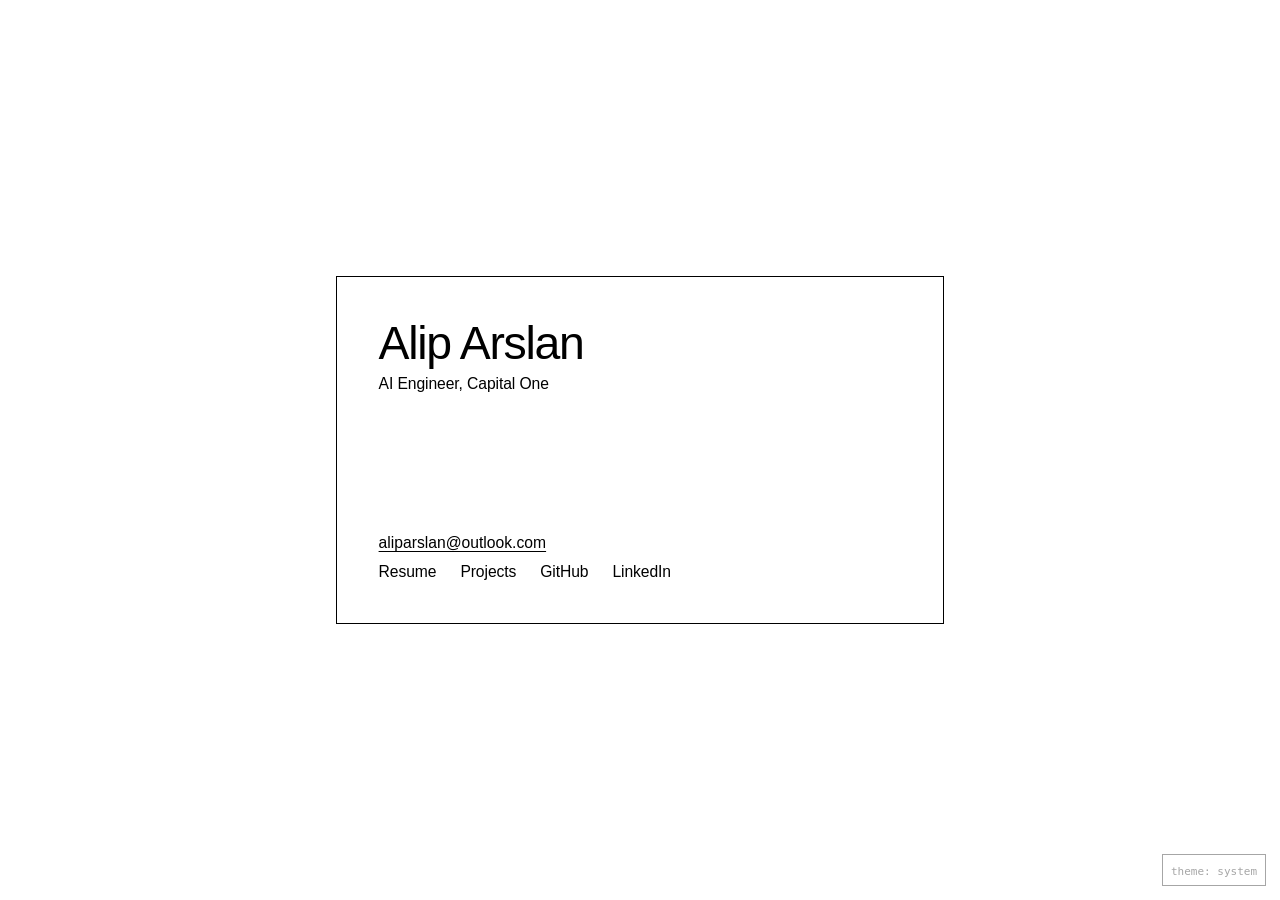
==== commit 386827b9: "scrap everything for version 2" ====
--- a/index.html
+++ b/index.html
@@ -1,292 +1,118 @@
 <!DOCTYPE html>
-<html lang="en" data-theme="dark">
+<html lang="en">
 <head>
-  <script>document.documentElement.setAttribute('data-theme', localStorage.getItem('theme') || 'dark');</script>
   <meta charset="UTF-8" />
   <meta name="viewport" content="width=device-width, initial-scale=1.0" />
-  <title>Alip Arslan</title>
-  <meta name="description" content="Alip Arslan — developer, builder, thinker." />
-  <meta property="og:title" content="Alip Arslan" />
-  <meta property="og:description" content="Developer, builder, thinker." />
-  <meta property="og:type" content="website" />
+  <title>Alip Arslan — AI Engineer</title>
+  <meta name="description" content="Alip Arslan — AI engineer at Capital One." />
+  <meta name="theme-color" content="#ffffff" media="(prefers-color-scheme: light)" />
+  <meta name="theme-color" content="#000000" media="(prefers-color-scheme: dark)" />
+
+  <meta property="og:title" content="Alip Arslan — AI Engineer" />
+  <meta property="og:description" content="AI Engineer, Capital One." />
+  <meta property="og:type" content="profile" />
   <meta property="og:url" content="https://alip.dev" />
-  <link rel="icon" href="data:image/svg+xml,<svg xmlns='http://www.w3.org/2000/svg' viewBox='0 0 100 100'><circle cx='50' cy='50' r='42' fill='%237352B5'/></svg>" />
-  <link rel="preconnect" href="https://fonts.googleapis.com" />
-  <link rel="preconnect" href="https://fonts.gstatic.com" crossorigin />
-  <link href="https://fonts.googleapis.com/css2?family=Instrument+Serif:ital@0;1&family=DM+Sans:wght@400;500&display=swap" rel="stylesheet" />
+  <meta property="og:image" content="https://alip.dev/static/og.png" />
+  <meta property="og:image:width" content="1200" />
+  <meta property="og:image:height" content="630" />
+  <meta name="twitter:card" content="summary_large_image" />
+
+  <link rel="canonical" href="https://alip.dev" />
+  <link rel="icon" href="data:image/svg+xml,<svg xmlns='http://www.w3.org/2000/svg' viewBox='0 0 100 100'><rect width='100' height='100' fill='%23000'/><text x='50' y='71' font-family='Helvetica,Arial,sans-serif' font-size='64' fill='%23fff' text-anchor='middle'>A</text></svg>" />
+
+  <!-- set theme before paint -->
+  <script>
+    (() => {
+      const t = localStorage.getItem('theme');
+      if (t && t !== 'system') document.documentElement.setAttribute('data-theme', t);
+    })();
+  </script>
+
   <link rel="stylesheet" href="styles.css" />
 </head>
 <body>
 
-  <!-- NAV -->
-  <nav>
-    <div class="container">
-      <div class="nav-left">
-        <a href="index.html" class="nav-logo">
-          <span class="sig">●</span>
-          alip.dev
-        </a>
-        <ul class="nav-links">
-          <li><a href="#work">work</a></li>
-          <li><a href="#projects">projects</a></li>
-          <li><a href="#thoughts">thoughts</a></li>
-          <li><a href="#shelf">shelf</a></li>
-        </ul>
-      </div>
-      <button class="theme-toggle" id="theme-toggle" aria-label="Toggle theme">
-        <span class="icon-sun">
-          <svg viewBox="0 0 24 24"><circle cx="12" cy="12" r="4"/><path d="M12 2v2M12 20v2M4.93 4.93l1.41 1.41M17.66 17.66l1.41 1.41M2 12h2M20 12h2M6.34 17.66l-1.41 1.41M19.07 4.93l-1.41 1.41"/></svg>
-        </span>
-        <span class="icon-moon">
-          <svg viewBox="0 0 24 24"><path d="M21 12.79A9 9 0 1 1 11.21 3 7 7 0 0 0 21 12.79z"/></svg>
-        </span>
-      </button>
+  <main class="card">
+
+    <div class="card-top">
+      <h1 class="name">Alip Arslan</h1>
+      <p class="role">AI Engineer, Capital One</p>
     </div>
-  </nav>
 
-  <!-- MAIN -->
-  <main class="container">
+    <div class="card-bottom">
+      <p class="address">
+        <a href="mailto:aliparslan@outlook.com" class="email">aliparslan@outlook.com</a>
+      </p>
+      <nav class="links" aria-label="Elsewhere">
+        <a href="resume.pdf" class="link" target="_blank" rel="noopener">Resume</a>
+        <button type="button" class="link" id="open-projects" aria-haspopup="dialog">Projects</button>
+        <a href="https://github.com/aliparslan" class="link" target="_blank" rel="noopener">GitHub</a>
+        <a href="https://linkedin.com/in/aliparslan" class="link" target="_blank" rel="noopener">LinkedIn</a>
+      </nav>
+    </div>
 
-    <!-- HERO -->
-    <section class="hero">
-      <div class="hero-name-wrap">
-        <h1 class="hero-name">Alip Arslan</h1>
-      </div>
-      <p class="hero-bio fade-in">
-        Developer, builder, thinker. I like making things that are useful, beautiful, or both.
-        Currently exploring the intersection of design and engineering.
-        Find me on <a href="https://linkedin.com/in/aliparslan" target="_blank" rel="noopener">LinkedIn</a>, <a href="https://github.com/aliparslan" target="_blank" rel="noopener">GitHub</a>, or <a href="mailto:aliparslan@outlook.com">email me</a>!
-      </p>
-    </section>
+  </main>
 
-    <!-- WORK -->
-    <div class="section-divider"></div>
-    <section id="work" class="fade-in">
-      <div class="section-header">
-        <span class="sig">●</span>
-        <h2 class="section-title">work</h2>
+  <dialog id="projects" class="sheet" aria-labelledby="projects-title">
+    <div class="sheet-inner">
+
+      <div class="sheet-head">
+        <h2 class="sheet-title" id="projects-title">Projects</h2>
+        <button type="button" class="sheet-close" id="close-projects" aria-label="Close">
+          <svg viewBox="0 0 16 16" aria-hidden="true"><path d="M3 3l10 10M13 3L3 13"/></svg>
+        </button>
       </div>
 
-      <a href="#" class="work-item">
-        <div class="work-row">
-          <span class="work-company">Capital One</span>
-          <span class="work-period">2025 — present</span>
-        </div>
-        <div class="work-role">software engineer</div>
-        <div class="work-desc">chat concierge, real time scorer, ai workflows</div>
-      </a>
+      <ul class="project-list">
+        <li>
+          <a href="https://pinkslip.alip.dev" target="_blank" rel="noopener">
+            <span class="project-head">
+              <span class="project-name">Pinkslip</span>
+              <span class="project-year">2026</span>
+            </span>
+            <span class="project-desc">Job alerts that find you — polls listings, dedupes matches, pushes to your phone.</span>
+          </a>
+        </li>
+        <li>
+          <a href="https://github.com/aliparslan/anchor" target="_blank" rel="noopener">
+            <span class="project-head">
+              <span class="project-name">Anchor</span>
+              <span class="project-year">2026</span>
+            </span>
+            <span class="project-desc">A calm, grayscale dashboard for focus, habits, and reading.</span>
+          </a>
+        </li>
+        <li>
+          <a href="https://breadwinner.alip.dev" target="_blank" rel="noopener">
+            <span class="project-head">
+              <span class="project-name">Breadwinner</span>
+              <span class="project-year">2025</span>
+            </span>
+            <span class="project-desc">Personal finance with statement ingestion and AI spending insights.</span>
+          </a>
+        </li>
+        <li>
+          <a href="https://github.com/aliparslan/hoosreading" target="_blank" rel="noopener">
+            <span class="project-head">
+              <span class="project-name">Hoosreading</span>
+              <span class="project-year">2025</span>
+            </span>
+            <span class="project-desc">A browser extension that adapts any webpage to your reading level.</span>
+          </a>
+        </li>
+      </ul>
 
-      <a href="#" class="work-item">
-        <div class="work-row">
-          <span class="work-company">Sheffield Lab</span>
-          <span class="work-period">2022 — 2024</span>
-        </div>
-        <div class="work-role">research assistant</div>
-        <div class="work-desc">built metadata validation tool, vector search evaluation framework</div>
-      </a>
+    </div>
+  </dialog>
 
-      <a href="#" class="work-item">
-        <div class="work-row">
-          <span class="work-company">Northrop Grumman</span>
-          <span class="work-period">Jun - Aug 2023</span>
-        </div>
-        <div class="work-role">software engineer intern</div>
-        <div class="work-desc">containerized navy ecdis application, allowing navigation system to run on any os</div>
-      </a>
-
-    </section>
-
-    <!-- PROJECTS -->
-    <div class="section-divider"></div>
-    <section id="projects" class="fade-in">
-      <div class="section-header">
-        <span class="sig">●</span>
-        <h2 class="section-title">projects</h2>
-      </div>
-
-      <div class="project-grid">
-        <a href="https://breadwinner.alip.dev" class="project-card" target="_blank" rel="noopener">
-          <div class="project-card-top">
-            <span class="project-name">🍞 Breadwinner</span>
-            <span class="project-arrow">↗</span>
-          </div>
-          <p class="project-desc">Track your spending and understand where your money goes with AI insights.</p>
-          <div class="project-tech">
-            <span class="tag">typescript</span>
-            <span class="tag">gemini api</span>
-            <span class="tag">cloudflare</span>
-          </div>
-        </a>
-
-        <a href="https://github.com/aliparslan/hoosreading" class="project-card" target="_blank" rel="noopener">
-          <div class="project-card-top">
-            <span class="project-name">Hoosreading</span>
-            <span class="project-arrow">↗</span>
-          </div>
-          <p class="project-desc">Adapt any webpage to your reading level with this extension!</p>
-          <div class="project-tech">
-            <span class="tag">javascript</span>
-            <span class="tag">nlp</span>
-            <span class="tag">chrome extension</span>
-          </div>
-        </a>
-
-        <!-- <a href="#" class="project-card" target="_blank" rel="noopener">
-          <div class="project-card-top">
-            <span class="project-name">project-three</span>
-            <span class="project-arrow">↗</span>
-          </div>
-          <p class="project-desc">A fun experiment or side project. Might be a game, might be an app.</p>
-          <div class="project-tech">
-            <span class="tag">swift</span>
-            <span class="tag">swiftui</span>
-          </div>
-        </a> -->
-      </div>
-    </section>
-
-    <!-- THOUGHTS -->
-    <div class="section-divider"></div>
-    <section id="thoughts" class="fade-in">
-      <div class="section-header">
-        <span class="sig">●</span>
-        <h2 class="section-title">thoughts</h2>
-      </div>
-
-      <p class="empty-message">Still thinking...</p>
-      <!--
-      <a href="thoughts/building-things-that-last.html" class="thought-item page-link">
-        <span class="thought-title">On building things that last</span>
-        <span class="thought-date">feb 2026</span>
-      </a>
-      <a href="#" class="thought-item">
-        <span class="thought-title">Why I switched to vanilla CSS</span>
-        <span class="thought-date">jan 2026</span>
-      </a>
-      <a href="#" class="thought-item">
-        <span class="thought-title">The joy of small software</span>
-        <span class="thought-date">dec 2025</span>
-      </a>
-      <a href="#" class="thought-item">
-        <span class="thought-title">Design engineering is underrated</span>
-        <span class="thought-date">nov 2025</span>
-      </a>
-      <a href="#" class="thought-item">
-        <span class="thought-title">Lessons from shipping fast</span>
-        <span class="thought-date">oct 2025</span>
-      </a>
-      -->
-    </section>
-
-    <!-- SHELF -->
-    <div class="section-divider"></div>
-    <section id="shelf" class="fade-in">
-      <div class="section-header">
-        <span class="sig">●</span>
-        <h2 class="section-title">shelf</h2>
-      </div>
-
-      <div class="shelf-tabs">
-        <button class="shelf-tab active" data-tab="books">books</button>
-        <button class="shelf-tab" data-tab="movies">movies</button>
-      </div>
-
-      <div id="books-panel" class="shelf-panel active">
-        <div class="shelf-grid">
-          <div class="shelf-item">
-            <div class="shelf-cover" style="background-image: url('static/kite-runner.jpg');">
-              <!-- <span class="shelf-cover-text">The<br/>Kite<br/>Runner</span> -->
-            </div>
-            <span class="shelf-label-row"><span class="shelf-label">The Kite Runner</span><span class="reading-indicator"><svg viewBox="0 0 24 24"><path d="M2 3h6a4 4 0 0 1 4 4v14a3 3 0 0 0-3-3H2z"/><path d="M22 3h-6a4 4 0 0 0-4 4v14a3 3 0 0 1 3-3h7z"/></svg></span></span>
-            <span class="shelf-sub">Khaled Hosseini</span>
-          </div>
-          <div class="shelf-item">
-            <div class="shelf-cover" style="background-image: url('static/east-of-eden.jpg');">
-              <!-- <span class="shelf-cover-text">East<br/>of<br/>Eden</span> -->
-            </div>
-            <span class="shelf-label-row"><span class="shelf-label">East of Eden</span><span class="reading-indicator"><svg viewBox="0 0 24 24"><path d="M2 3h6a4 4 0 0 1 4 4v14a3 3 0 0 0-3-3H2z"/><path d="M22 3h-6a4 4 0 0 0-4 4v14a3 3 0 0 1 3-3h7z"/></svg></span></span>
-            <span class="shelf-sub">John Steinbeck</span>
-          </div>
-          <div class="shelf-item">
-            <div class="shelf-cover" style="background-image: url('static/blood-meridian.png');">
-              <!-- <span class="shelf-cover-text">Blood Meridian</span> -->
-            </div>
-            <span class="shelf-label">Blood Meridian</span>
-            <span class="shelf-sub">Cormac McCarthy</span>
-          </div>
-          <div class="shelf-item">
-            <a href="shelf/project-hail-mary.html" class="page-link">
-              <div class="shelf-cover" style="background-image: url('static/project-hail-mary.jpg');">
-                <!-- <span class="shelf-cover-text">Project<br/>Hail<br/>Mary</span> -->
-              </div>
-              <span class="shelf-label-row"><span class="shelf-label">Project Hail Mary</span><span class="review-arrow">↗</span></span>
-              <span class="shelf-sub">Andy Weir</span>
-            </a>
-          </div>
-        </div>
-      </div>
-
-      <div id="movies-panel" class="shelf-panel">
-        <div class="shelf-grid">
-          <div class="shelf-item">
-            <div class="shelf-cover" style="background-image: url('static/how-to-lose-a-guy.jpg');">
-              <!-- <span class="shelf-cover-text">How to<br/>Lose a<br/>Guy</span> -->
-            </div>
-            <span class="shelf-label">How to Lose a Guy in 10 Days</span>
-            <span class="shelf-sub">2003</span>
-          </div>
-          <div class="shelf-item">
-            <div class="shelf-cover" style="background-image: url('static/good-will-hunting.jpg');">
-              <!-- <span class="shelf-cover-text">Good<br/>Will<br/>Hunting</span> -->
-            </div>
-            <span class="shelf-label">Good Will Hunting</span>
-            <span class="shelf-sub">1997</span>
-          </div>
-          <div class="shelf-item">
-            <div class="shelf-cover" style="background-image: url('static/click.jpg');">
-              <!-- <span class="shelf-cover-text">Click</span> -->
-            </div>
-            <span class="shelf-label">Click</span>
-            <span class="shelf-sub">2006</span>
-          </div>
-          <div class="shelf-item">
-            <a href="shelf/over-the-hedge.html" class="page-link">
-              <div class="shelf-cover" style="background-image: url('static/over-the-hedge.jpg');">
-                <!-- <span class="shelf-cover-text">Over<br/>the<br/>Hedge</span> -->
-              </div>
-              <span class="shelf-label-row"><span class="shelf-label">Over the Hedge</span><span class="review-arrow">↗</span></span>
-              <span class="shelf-sub">2006</span>
-            </a>
-          </div>
-        </div>
-      </div>
-    </section>
-
-    <!-- CONNECT -->
-    <div class="section-divider"></div>
-    <section id="connect" class="fade-in">
-      <div class="section-header">
-        <span class="sig">●</span>
-        <h2 class="section-title">connect</h2>
-      </div>
-
-      <div class="connect-grid">
-        <a href="https://github.com/aliparslan" class="connect-link" target="_blank" rel="noopener">github ↗</a>
-        <a href="https://linkedin.com/in/aliparslan" class="connect-link" target="_blank" rel="noopener">linkedin ↗</a>
-        <a href="mailto:aliparslan@outlook.com" class="connect-link">email ↗</a>
-        <a href="resume.pdf" class="connect-link">resume ↗</a>
-      </div>
-    </section>
-  </main>
-
-  <!-- FOOTER -->
-  <div class="section-divider" style="max-width:640px;margin:0 auto;padding:0 24px;"><div style="height:1px;background:var(--border);transition:background var(--transition-color);"></div></div>
-  <footer>
-    <div class="container">
-      <span class="footer-text">© 2026 alip arslan</span>
-      <span class="sig">●</span>
-    </div>
-  </footer>
+  <!-- ============================================================
+       DEBUG PANEL — delete this block, the matching block in
+       script.js, and the .debug rules in styles.css before shipping.
+       ============================================================ -->
+  <aside class="debug" aria-label="Debug controls">
+    <button type="button" id="theme-btn" class="debug-btn">theme: system</button>
+  </aside>
+  <!-- ===================== END DEBUG PANEL ===================== -->
 
   <script src="script.js"></script>
 
--- a/styles.css
+++ b/styles.css
@@ -1,667 +1,265 @@
-/* ===== RESET ===== */
+/* =========================================================
+   alip.dev — a calling card
+   Helvetica, one colour, one rectangle. No webfonts.
+   ========================================================= */
+
 *, *::before, *::after { margin: 0; padding: 0; box-sizing: border-box; }
 
-/* ===== THEME TOKENS ===== */
 :root {
-  --sans: 'DM Sans', -apple-system, BlinkMacSystemFont, sans-serif;
-  --serif: 'Instrument Serif', 'Georgia', serif;
-  --ease-out-expo: cubic-bezier(0.16, 1, 0.3, 1);
-  --transition-color: 0.4s ease;
-}
-
-[data-theme="dark"] {
-  --bg:          #111110;
-  --bg-raised:   #191918;
-  --bg-hover:    #1e1e1c;
-  --border:      #2a2a28;
-  --border-hover:#3a3a37;
-  --text:        #eeeeec;
-  --text-secondary: #b5b3ad;
-  --text-muted:  #85837d;
-  --accent:      #7352B5;
-  --accent-dim:  rgba(115, 82, 181, 0.12);
-  --accent-hover:rgba(115, 82, 181, 0.06);
-  --shadow:      0 1px 3px rgba(0,0,0,0.3);
-}
-
-[data-theme="light"] {
-  --bg:          #fafaf8;
-  --bg-raised:   #ffffff;
-  --bg-hover:    #f0eeeb;
-  --border:      #e0ddd7;
-  --border-hover:#ccc9c1;
-  --text:        #1a1a18;
-  --text-secondary: #5a5850;
-  --text-muted:  #8a877e;
-  --accent:      #6344A3;
-  --accent-dim:  rgba(99, 68, 163, 0.1);
-  --accent-hover:rgba(99, 68, 163, 0.05);
-  --shadow:      0 1px 3px rgba(0,0,0,0.06);
-}
-
-/* ===== PAGE TRANSITIONS ===== */
-body {
-  font-family: var(--sans);
-  background: var(--bg);
-  color: var(--text);
-  line-height: 1.7;
-  min-height: 100vh;
-  transition: background var(--transition-color), color var(--transition-color);
-  opacity: 0;
-  animation: pageIn 0.4s ease 0.05s forwards;
-}
-
-body.page-exit {
-  animation: pageOut 0.25s ease forwards;
-}
-
-@keyframes pageIn {
-  from { opacity: 0; transform: translateY(6px); }
-  to   { opacity: 1; transform: translateY(0); }
-}
-
-@keyframes pageOut {
-  from { opacity: 1; transform: translateY(0); }
-  to   { opacity: 0; transform: translateY(-4px); }
-}
-
-/* ===== BASE ===== */
+  --font: 'Helvetica Neue', Helvetica, Arial, sans-serif;
+  --mono: ui-monospace, SFMono-Regular, 'SF Mono', Menlo, monospace;
+  --ease: cubic-bezier(0.16, 1, 0.3, 1);
+
+  --bg: #ffffff;
+  --fg: #000000;
+}
+
+@media (prefers-color-scheme: dark) {
+  :root:not([data-theme="light"]) { --bg: #000000; --fg: #ffffff; }
+}
+
+:root[data-theme="dark"] { --bg: #000000; --fg: #ffffff; }
+
 html {
-  font-size: 16px;
-  scroll-behavior: smooth;
   -webkit-font-smoothing: antialiased;
   -moz-osx-font-smoothing: grayscale;
 }
 
-::selection {
-  background: var(--accent);
-  color: var(--bg);
-}
-
-a {
-  color: inherit;
+body {
+  min-height: 100svh;
+  display: grid;
+  place-items: center;
+  padding: clamp(1.25rem, 5vw, 3rem);
+  font-family: var(--font);
+  background-color: var(--bg);
+  color: var(--fg);
+  transition: background-color 0.3s ease, color 0.3s ease;
+}
+
+/* ===== THE CARD ===== */
+.card {
+  width: min(38rem, 100%);
+  aspect-ratio: 1.75 / 1;
+  border: 1px solid var(--fg);
+  padding: clamp(1.6rem, 4vw, 2.6rem);
+  display: flex;
+  flex-direction: column;
+  justify-content: space-between;
+  opacity: 0;
+  animation: rise 0.7s var(--ease) 0.05s forwards;
+}
+
+@keyframes rise {
+  from { opacity: 0; transform: translateY(8px); }
+  to   { opacity: 1; transform: none; }
+}
+
+/* ===== TYPE ===== */
+.name {
+  font-size: clamp(1.9rem, 5.2vw, 2.9rem);
+  font-weight: 500;
+  letter-spacing: -0.028em;
+  line-height: 1.05;
+}
+
+.role {
+  font-size: clamp(0.85rem, 2.2vw, 0.98rem);
+  font-weight: 400;
+  letter-spacing: -0.006em;
+  margin-top: 0.45rem;
+}
+
+.address { margin-bottom: 0.7rem; }
+
+.email {
+  font-size: clamp(0.85rem, 2.2vw, 0.98rem);
+  color: inherit;
+  text-decoration: underline;
+  text-underline-offset: 3px;
+  text-decoration-thickness: 1px;
+}
+
+.links {
+  display: flex;
+  flex-wrap: wrap;
+  gap: clamp(0.9rem, 3vw, 1.5rem);
+}
+
+.link {
+  font-family: var(--font);
+  font-size: clamp(0.85rem, 2.2vw, 0.98rem);
+  font-weight: 400;
+  letter-spacing: -0.006em;
+  color: inherit;
+  background: none;
+  border: 0;
+  padding: 0;
+  cursor: pointer;
   text-decoration: none;
-}
-
-/* ===== LAYOUT ===== */
-.container {
-  max-width: 640px;
-  margin: 0 auto;
-  padding: 0 24px;
-}
-
-/* ===== NAV ===== */
-nav {
-  position: sticky;
-  top: 0;
-  z-index: 100;
-  background: var(--bg);
-  transition: background var(--transition-color);
-}
-
-nav::after {
-  content: '';
-  position: absolute;
-  bottom: 0;
-  left: 0;
-  right: 0;
-  height: 1px;
-  background: var(--border);
-  transition: background var(--transition-color);
-}
-
-nav .container {
-  display: flex;
-  align-items: center;
+  background-image: linear-gradient(currentColor, currentColor);
+  background-repeat: no-repeat;
+  background-size: 0% 1px;
+  background-position: 0 calc(100% + 3px);
+  transition: background-size 0.4s var(--ease);
+}
+
+.link:hover { background-size: 100% 1px; }
+
+:focus-visible {
+  outline: 1px solid var(--fg);
+  outline-offset: 4px;
+}
+
+/* ===== PROJECTS SHEET ===== */
+.sheet {
+  margin: auto;
+  padding: 0;
+  border: 0;
+  background: none;
+  width: min(30rem, calc(100vw - 2.5rem));
+  color: var(--fg);
+  overflow: visible;
+}
+
+.sheet-inner {
+  background-color: var(--bg);
+  border: 1px solid var(--fg);
+  padding: clamp(1.5rem, 4.5vw, 2.2rem);
+}
+
+.sheet-head {
+  display: flex;
+  align-items: baseline;
   justify-content: space-between;
-  height: 52px;
-}
-
-.nav-left {
-  display: flex;
-  align-items: center;
-  gap: 24px;
-}
-
-.nav-logo {
-  font-family: var(--sans);
-  font-size: 0.85rem;
+  gap: 1rem;
+  padding-bottom: 0.9rem;
+}
+
+.sheet-title {
+  font-size: 0.98rem;
   font-weight: 500;
   letter-spacing: -0.01em;
-  display: flex;
-  align-items: center;
-  gap: 8px;
-  color: var(--text);
-  transition: color 0.2s ease;
-}
-
-.sig {
-  color: var(--accent);
-  font-size: 0.7rem;
-  display: inline-block;
-  transition: color var(--transition-color), transform 0.4s var(--ease-out-expo), text-shadow 0.4s ease;
-  line-height: 1;
-  cursor: default;
-}
-
-.sig:hover {
-  animation: sigPulse 1.6s ease-in-out infinite;
-}
-
-@keyframes sigPulse {
-  0%, 100% { text-shadow: 0 0 4px var(--accent); }
-  50%      { text-shadow: 0 0 16px var(--accent), 0 0 30px var(--accent); }
-}
-
-.nav-logo:hover .sig {
-  animation: sigPulse 1.6s ease-in-out infinite;
-}
-
-.nav-links {
-  display: flex;
-  gap: 2px;
-  list-style: none;
-}
-
-.nav-links a {
-  font-size: 0.82rem;
-  color: var(--text-muted);
-  padding: 5px 10px;
-  border-radius: 6px;
-  transition: color 0.2s ease, background 0.2s ease;
-}
-
-.nav-links a:hover {
-  color: var(--text);
-  background: var(--bg-hover);
-}
-
-.nav-links a.active {
-  color: var(--text);
-}
-
-/* theme toggle */
-.theme-toggle {
-  background: none;
-  border: none;
-  color: var(--text-muted);
-  width: 32px;
-  height: 32px;
-  border-radius: 8px;
+}
+
+.sheet-close {
+  background: none;
+  border: 0;
+  padding: 4px;
   cursor: pointer;
-  display: flex;
-  align-items: center;
-  justify-content: center;
-  transition: all 0.2s ease;
-  padding: 0;
-}
-
-.theme-toggle:hover {
-  color: var(--text);
-  background: var(--bg-hover);
-}
-
-.theme-toggle svg {
-  width: 18px;
-  height: 18px;
+  color: inherit;
+  display: grid;
+  place-items: center;
+}
+
+.sheet-close svg {
+  width: 12px; height: 12px;
   fill: none;
   stroke: currentColor;
-  stroke-width: 1.5;
+  stroke-width: 1.4;
   stroke-linecap: round;
-  stroke-linejoin: round;
-}
-
-.theme-toggle .icon-sun,
-.theme-toggle .icon-moon { display: none; }
-[data-theme="dark"] .theme-toggle .icon-sun { display: block; }
-[data-theme="light"] .theme-toggle .icon-moon { display: block; }
-
-/* ===== HERO ===== */
-.hero {
-  padding: 80px 0 48px;
-}
-
-.hero-name-wrap {
-  overflow: hidden;
-  padding-bottom: 4px;
-}
-
-.hero-name {
-  font-family: var(--serif);
-  font-size: clamp(2.6rem, 7vw, 3.6rem);
-  font-weight: 400;
-  letter-spacing: -0.02em;
-  line-height: 1.08;
-  margin-bottom: 24px;
-  transform: translateY(110%);
-  animation: slideUp 0.8s var(--ease-out-expo) 0.1s forwards;
-}
-
-@keyframes slideUp {
-  to { transform: translateY(0); }
-}
-
-.hero-bio {
-  font-size: 0.88rem;
-  color: var(--text-secondary);
-  line-height: 1.75;
-  max-width: 500px;
-  transition: color var(--transition-color);
-}
-
-.hero-bio a {
-  color: var(--text);
-  text-decoration: underline;
-  text-decoration-color: var(--border);
-  text-underline-offset: 3px;
-  transition: text-decoration-color 0.2s ease, color 0.2s ease;
-}
-
-.hero-bio a:hover {
-  text-decoration-color: var(--accent);
-  color: var(--accent);
-}
-
-/* ===== SECTIONS ===== */
-section {
-  padding: 40px 0;
-}
-
-.section-divider {
-  height: 1px;
-  background: var(--border);
-  transition: background var(--transition-color);
-}
-
-.section-header {
-  display: flex;
-  align-items: center;
-  gap: 8px;
-  margin-bottom: 20px;
-}
-
-.section-title {
-  font-size: 0.78rem;
-  font-weight: 500;
-  color: var(--text-muted);
-  text-transform: lowercase;
-  letter-spacing: 0.01em;
-  transition: color var(--transition-color);
-}
-
-/* empty state message */
-.empty-message {
-  font-family: var(--serif);
-  font-size: 0.9rem;
-  color: var(--text-muted);
-  font-style: italic;
-  padding: 20px 0;
-}
-
-/* ===== WORK ===== */
-.work-item {
+}
+
+.project-list { list-style: none; }
+
+.project-list a {
   display: block;
-  padding: 14px 16px;
-  margin: 0 -16px;
-  border-radius: 8px;
-  transition: background 0.2s ease;
-}
-
-.work-item:hover {
-  background: var(--bg-hover);
-}
-
-.work-item + .work-item { margin-top: 1px; }
-
-.work-row {
+  padding: 0.9rem 0;
+  text-decoration: none;
+  color: inherit;
+}
+
+.project-head {
   display: flex;
   align-items: baseline;
   justify-content: space-between;
-  gap: 12px;
-}
-
-.work-company {
-  font-size: 0.88rem;
+  gap: 1rem;
+}
+
+.project-name {
+  font-size: 0.98rem;
   font-weight: 500;
-  color: var(--text);
-  transition: color var(--transition-color);
-}
-
-.work-period {
-  font-size: 0.76rem;
-  color: var(--text-muted);
-  white-space: nowrap;
-  transition: color var(--transition-color);
-}
-
-.work-role {
-  font-size: 0.82rem;
-  color: var(--text-secondary);
-  margin-top: 2px;
-  transition: color var(--transition-color);
-}
-
-.work-desc {
-  font-size: 0.78rem;
-  color: var(--text-muted);
+  letter-spacing: -0.012em;
+  background-image: linear-gradient(currentColor, currentColor);
+  background-repeat: no-repeat;
+  background-size: 0% 1px;
+  background-position: 0 calc(100% + 3px);
+  transition: background-size 0.4s var(--ease);
+}
+
+.project-year { font-size: 0.82rem; }
+
+.project-desc {
+  display: block;
+  font-size: 0.85rem;
   line-height: 1.5;
-  margin-top: 3px;
-  transition: color var(--transition-color);
-}
-
-/* ===== PROJECTS ===== */
-.project-grid { display: grid; gap: 10px; }
-
-.project-card {
-  display: block;
-  padding: 18px 20px;
-  border: 1px solid var(--border);
-  border-radius: 10px;
-  transition: all 0.3s var(--ease-out-expo);
-  position: relative;
-}
-
-.project-card:hover {
-  border-color: var(--border-hover);
-  background: var(--bg-raised);
-  transform: translateY(-1px);
-  box-shadow: var(--shadow);
-}
-
-.project-card-top {
-  display: flex;
-  align-items: center;
-  justify-content: space-between;
-  margin-bottom: 6px;
-}
-
-.project-name {
-  font-size: 0.88rem;
-  font-weight: 500;
-  color: var(--text);
-  transition: color var(--transition-color);
-}
-
-.project-arrow {
-  color: var(--text-muted);
-  font-size: 0.8rem;
-  transition: transform 0.3s var(--ease-out-expo), color 0.2s ease;
-}
-
-.project-card:hover .project-arrow {
-  transform: translate(2px, -2px);
-  color: var(--accent);
-}
-
-.project-desc {
-  font-size: 0.8rem;
-  color: var(--text-secondary);
-  line-height: 1.6;
-  transition: color var(--transition-color);
-}
-
-.project-tech {
-  display: flex;
-  gap: 5px;
-  flex-wrap: wrap;
-  margin-top: 10px;
-}
-
-.tag {
-  font-size: 0.68rem;
-  color: var(--text-muted);
-  background: var(--accent-dim);
-  padding: 2px 7px;
-  border-radius: 4px;
-  transition: background var(--transition-color), color var(--transition-color);
-}
-
-/* ===== THOUGHTS ===== */
-.thought-item {
-  display: flex;
-  align-items: baseline;
-  justify-content: space-between;
-  gap: 16px;
-  padding: 10px 16px;
-  margin: 0 -16px;
-  border-radius: 8px;
-  transition: background 0.2s ease;
-}
-
-.thought-item:hover { background: var(--bg-hover); }
-.thought-item + .thought-item { margin-top: 1px; }
-
-.thought-title {
-  font-family: var(--serif);
-  font-size: 1.05rem;
-  color: var(--text);
-  font-weight: 400;
-  font-style: italic;
-  transition: color var(--transition-color);
-}
-
-.thought-date {
-  font-size: 0.74rem;
-  color: var(--text-muted);
-  white-space: nowrap;
-  transition: color var(--transition-color);
-}
-
-/* ===== SHELF ===== */
-.shelf-tabs {
-  display: flex;
-  gap: 2px;
-  margin-bottom: 20px;
-  background: var(--bg-hover);
-  padding: 3px;
-  border-radius: 8px;
-  width: fit-content;
-  transition: background var(--transition-color);
-}
-
-.shelf-tab {
-  font-size: 0.79rem;
-  color: var(--text-muted);
-  padding: 5px 14px;
-  border-radius: 6px;
-  border: none;
-  background: none;
+  margin-top: 0.25rem;
+  max-width: 34ch;
+}
+
+.project-list a:hover .project-name,
+.project-list a:focus-visible .project-name { background-size: 100% 1px; }
+
+/* sheet motion */
+.sheet {
+  opacity: 0;
+  transform: translateY(8px);
+  transition:
+    opacity 0.35s var(--ease),
+    transform 0.35s var(--ease),
+    overlay 0.35s allow-discrete,
+    display 0.35s allow-discrete;
+}
+.sheet[open] { opacity: 1; transform: none; }
+@starting-style { .sheet[open] { opacity: 0; transform: translateY(8px); } }
+
+.sheet::backdrop {
+  background: color-mix(in srgb, var(--bg) 72%, transparent);
+  opacity: 0;
+  transition:
+    opacity 0.35s var(--ease),
+    overlay 0.35s allow-discrete,
+    display 0.35s allow-discrete;
+}
+.sheet[open]::backdrop { opacity: 1; }
+@starting-style { .sheet[open]::backdrop { opacity: 0; } }
+
+/* =========================================================
+   DEBUG PANEL — delete with the matching blocks elsewhere
+   ========================================================= */
+.debug {
+  position: fixed;
+  right: 14px;
+  bottom: 14px;
+  z-index: 10;
+  padding: 6px 8px;
+  border: 1px solid var(--fg);
+  background: var(--bg);
+  opacity: 0.35;
+  transition: opacity 0.25s ease;
+}
+.debug:hover, .debug:focus-within { opacity: 1; }
+
+.debug-btn {
+  font-family: var(--mono);
+  font-size: 11px;
+  color: var(--fg);
+  background: none;
+  border: 0;
   cursor: pointer;
-  font-family: var(--sans);
-  transition: all 0.2s ease;
-}
-
-[data-theme="dark"] .shelf-tab {
-  color: var(--text-secondary);
-}
-
-.shelf-tab:hover { color: var(--text); }
-
-.shelf-tab.active {
-  color: var(--text);
-  background: var(--bg-raised);
-  box-shadow: var(--shadow);
-}
-
-.shelf-grid {
-  display: grid;
-  grid-template-columns: repeat(auto-fill, minmax(120px, 1fr));
-  gap: 16px;
-}
-
-.shelf-item {
-  display: flex;
-  flex-direction: column;
-  gap: 8px;
-  cursor: default;
-  position: relative;
-}
-
-.shelf-item a {
-  display: flex;
-  flex-direction: column;
-  gap: 8px;
-  text-decoration: none;
-  color: inherit;
-}
-
-.shelf-cover {
-  aspect-ratio: 2 / 3;
-  background: var(--bg-raised);
-  border: 1px solid var(--border);
-  border-radius: 6px;
-  display: flex;
-  align-items: center;
-  justify-content: center;
-  overflow: hidden;
-  transition: all 0.3s var(--ease-out-expo);
-  position: relative;
-  background-size: cover;
-  background-position: center;
-}
-
-.shelf-item:hover .shelf-cover,
-.shelf-item a:hover .shelf-cover {
-  border-color: var(--border-hover);
-  transform: translateY(-3px);
-  box-shadow: var(--shadow);
-}
-
-.shelf-cover-text {
-  font-size: 0.6rem;
-  font-weight: 500;
-  color: var(--text-muted);
-  text-align: center;
-  padding: 8px;
-  line-height: 1.5;
-  letter-spacing: 0.05em;
-  text-transform: uppercase;
-  transition: color var(--transition-color);
-}
-
-.shelf-label-row {
-  display: flex;
-  align-items: baseline;
-  gap: 4px;
-}
-
-.shelf-label {
-  font-size: 0.78rem;
-  font-weight: 500;
-  color: var(--text);
-  line-height: 1.3;
-  transition: color var(--transition-color);
-}
-
-.review-arrow {
-  font-size: 0.65rem;
-  color: var(--accent);
-  flex-shrink: 0;
-  transition: transform 0.3s var(--ease-out-expo);
-}
-
-.shelf-item a:hover .review-arrow {
-  transform: translate(1px, -1px);
-}
-
-.shelf-sub {
-  font-size: 0.72rem;
-  color: var(--text-muted);
-  margin-top: -4px;
-  transition: color var(--transition-color);
-}
-
-.reading-indicator {
-  display: flex;
-  align-self: center;
-  flex-shrink: 0;
-  margin-left: 2px; /* Tweaked this slightly to match the gap of the arrow better */
-}
-
-.reading-indicator svg {
-  display: block;
-  width: 13px;
-  height: 13px;
-  fill: none;
-  stroke: var(--accent);
-  stroke-width: 2;
-  stroke-linecap: round;
-  stroke-linejoin: round;
-  opacity: 0.8;
-}
-
-.shelf-panel { display: none; }
-.shelf-panel.active { display: block; }
-
-/* ===== CONNECT ===== */
-.connect-grid {
-  display: flex;
-  flex-wrap: wrap;
-  gap: 8px;
-}
-
-.connect-link {
-  font-size: 0.82rem;
-  color: var(--text-muted);
-  padding: 7px 14px;
-  border: 1px solid var(--border);
-  border-radius: 8px;
-  transition: all 0.2s ease;
-}
-
-.connect-link:hover {
-  color: var(--text);
-  border-color: var(--border-hover);
-  background: var(--bg-hover);
-}
-
-/* ===== FOOTER ===== */
-footer {
-  padding: 28px 0;
-  margin-top: 20px;
-}
-
-footer .container {
-  display: flex;
-  align-items: center;
-  justify-content: space-between;
-}
-
-.footer-text {
-  font-size: 0.74rem;
-  color: var(--text-muted);
-  transition: color var(--transition-color);
-}
-
-/* ===== FADE IN ===== */
-.fade-in {
-  opacity: 0;
-  transform: translateY(10px);
-  filter: blur(8px);
-  transition: opacity 0.6s var(--ease-out-expo), 
-              transform 0.6s var(--ease-out-expo),
-              filter 0.6s var(--ease-out-expo);
-}
-
-.fade-in.visible {
-  opacity: 1;
-  transform: translateY(0);
-  filter: blur(0px);
-}
-
-.fade-in:nth-child(2) { transition-delay: 0.05s; }
-.fade-in:nth-child(3) { transition-delay: 0.1s; }
-.fade-in:nth-child(4) { transition-delay: 0.15s; }
-
-/* ===== RESPONSIVE ===== */
-@media (max-width: 560px) {
-  .hero { padding: 56px 0 32px; }
-  .hero-name { font-size: 2.2rem; }
-  .nav-links a { padding: 5px 6px; font-size: 0.78rem; }
-  .work-row { flex-direction: column; gap: 2px; }
-  .thought-item { flex-direction: column; gap: 3px; }
-  .shelf-grid { grid-template-columns: repeat(auto-fill, minmax(100px, 1fr)); gap: 12px; }
-  .connect-grid { flex-direction: column; }
-  .connect-link { text-align: center; justify-content: center; }
-  footer .container { flex-direction: column; gap: 8px; text-align: center; }
-}
+}
+
+/* ===== A11Y ===== */
+@media (prefers-reduced-motion: reduce) {
+  .card { animation: none; opacity: 1; transform: none; }
+  *, *::before, *::after {
+    transition-duration: 0.01ms !important;
+    animation-duration: 0.01ms !important;
+  }
+}
+
+/* ===== SMALL SCREENS ===== */
+/* a fixed card ratio gets too cramped for the text below this width */
+@media (max-width: 34rem) {
+  .card { aspect-ratio: auto; min-height: 17rem; }
+  .debug { left: 14px; right: 14px; text-align: center; }
+}
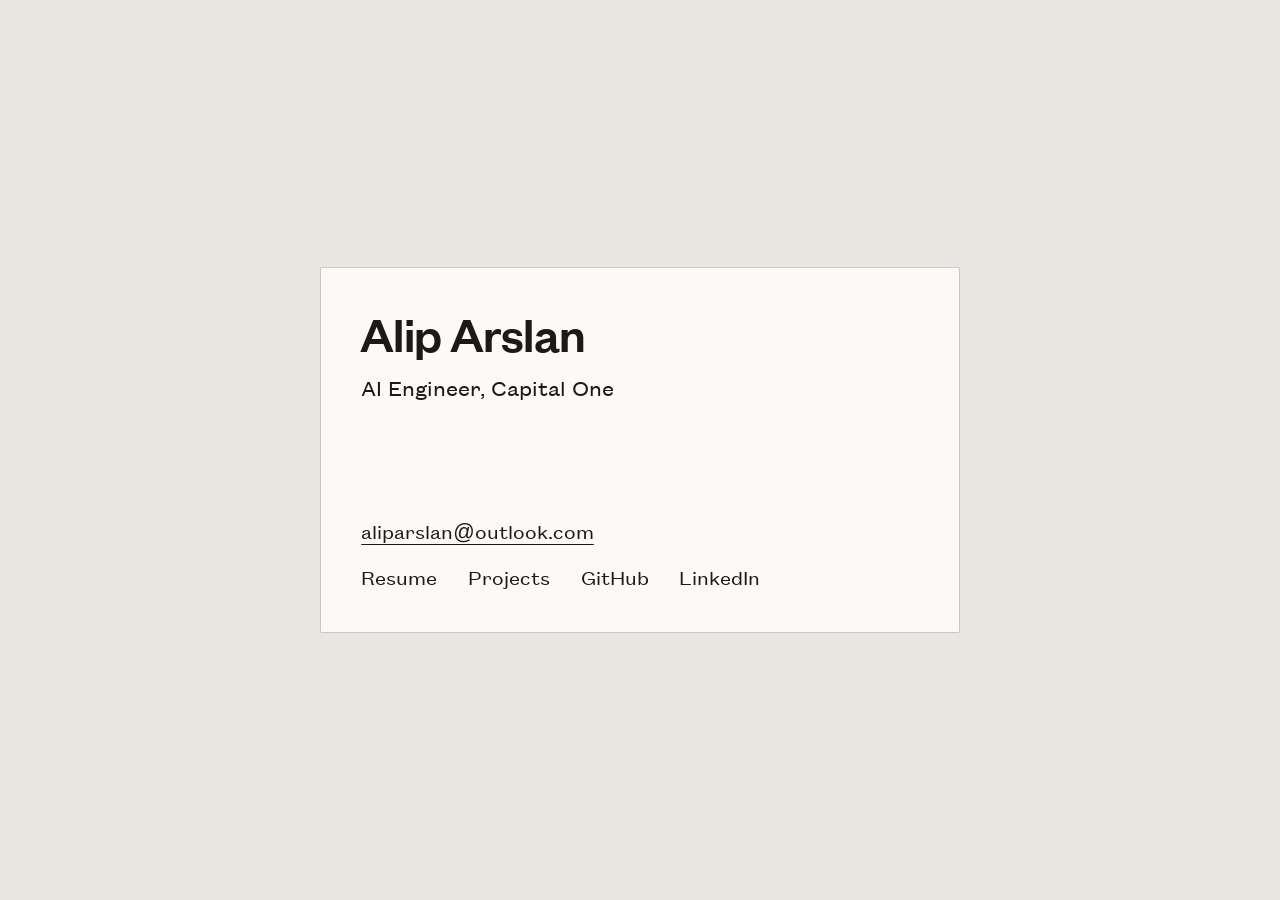
==== commit d7d59aff: "clean up, formatting, spacing, new font" ====
--- a/index.html
+++ b/index.html
@@ -1,120 +1,132 @@
 <!DOCTYPE html>
 <html lang="en">
 <head>
-  <meta charset="UTF-8" />
-  <meta name="viewport" content="width=device-width, initial-scale=1.0" />
+  <meta charset="UTF-8">
+  <meta name="viewport" content="width=device-width, initial-scale=1.0">
   <title>Alip Arslan — AI Engineer</title>
-  <meta name="description" content="Alip Arslan — AI engineer at Capital One." />
-  <meta name="theme-color" content="#ffffff" media="(prefers-color-scheme: light)" />
-  <meta name="theme-color" content="#000000" media="(prefers-color-scheme: dark)" />
+  <meta name="description" content="Alip Arslan — AI engineer at Capital One.">
+  <meta name="theme-color" content="#e9e7e2" media="(prefers-color-scheme: light)">
+  <meta name="theme-color" content="#0d0d0c" media="(prefers-color-scheme: dark)">
 
-  <meta property="og:title" content="Alip Arslan — AI Engineer" />
-  <meta property="og:description" content="AI Engineer, Capital One." />
-  <meta property="og:type" content="profile" />
-  <meta property="og:url" content="https://alip.dev" />
-  <meta property="og:image" content="https://alip.dev/static/og.png" />
-  <meta property="og:image:width" content="1200" />
-  <meta property="og:image:height" content="630" />
-  <meta name="twitter:card" content="summary_large_image" />
+  <meta property="og:title" content="Alip Arslan — AI Engineer">
+  <meta property="og:description" content="AI Engineer, Capital One.">
+  <meta property="og:type" content="profile">
+  <meta property="og:url" content="https://alip.dev/">
+  <meta property="og:image" content="https://alip.dev/static/og.png">
+  <meta property="og:image:width" content="1200">
+  <meta property="og:image:height" content="630">
+  <meta property="og:image:alt" content="Alip Arslan's digital business card">
+  <meta name="twitter:card" content="summary_large_image">
 
-  <link rel="canonical" href="https://alip.dev" />
-  <link rel="icon" href="data:image/svg+xml,<svg xmlns='http://www.w3.org/2000/svg' viewBox='0 0 100 100'><rect width='100' height='100' fill='%23000'/><text x='50' y='71' font-family='Helvetica,Arial,sans-serif' font-size='64' fill='%23fff' text-anchor='middle'>A</text></svg>" />
+  <link rel="canonical" href="https://alip.dev/">
+  <link rel="icon" href="/static/favicon.png" type="image/png">
+  <link rel="apple-touch-icon" href="/static/favicon.png">
 
-  <!-- set theme before paint -->
-  <script>
-    (() => {
-      const t = localStorage.getItem('theme');
-      if (t && t !== 'system') document.documentElement.setAttribute('data-theme', t);
-    })();
-  </script>
+  <link rel="preload" href="/fonts/founders-grotesk-text-regular.woff2" as="font" type="font/woff2" crossorigin>
+  <link rel="preload" href="/fonts/founders-grotesk-medium.woff2" as="font" type="font/woff2" crossorigin>
 
-  <link rel="stylesheet" href="styles.css" />
+  <link rel="stylesheet" href="/styles.css">
 </head>
 <body>
 
-  <main class="card">
+  <main class="scene">
+    <div class="tilt">
+      <article class="card" id="card">
 
-    <div class="card-top">
-      <h1 class="name">Alip Arslan</h1>
-      <p class="role">AI Engineer, Capital One</p>
+        <section class="face front" id="front">
+          <div>
+            <h1 class="name">Alip Arslan</h1>
+            <p class="role">AI Engineer, Capital One</p>
+          </div>
+
+          <div class="card-bottom">
+            <p class="address">
+              <a href="mailto:aliparslan@outlook.com" class="email">aliparslan@outlook.com</a>
+            </p>
+            <nav class="links" aria-label="Elsewhere">
+              <a href="/resume.pdf" class="link" target="_blank" rel="noopener">Resume</a>
+              <button type="button" class="link" id="flip-to-back" aria-expanded="false" aria-controls="back">Projects</button>
+              <a href="https://github.com/aliparslan" class="link" target="_blank" rel="noopener">GitHub</a>
+              <a href="https://linkedin.com/in/aliparslan" class="link" target="_blank" rel="noopener">LinkedIn</a>
+            </nav>
+          </div>
+        </section>
+
+        <section class="face back" id="back" aria-label="Projects" inert>
+          <div class="back-head">
+            <button type="button" class="flip-btn" id="flip-to-front">
+              <svg class="arrow arrow-back" viewBox="0 0 10 10" aria-hidden="true">
+                <path d="M9.2 5H1.4M4.6 1.8 1.4 5l3.2 3.2" />
+              </svg>
+              <span>Flip</span>
+            </button>
+          </div>
+
+          <ul class="project-list">
+            <li>
+              <a href="https://pinkslip.alip.dev" target="_blank" rel="noopener">
+                <span class="project-head">
+                  <span class="project-name">Pinkslip</span>
+                  <svg class="arrow arrow-out" viewBox="0 0 10 10" aria-hidden="true">
+                    <path d="M0.8 9.2 9.2 0.8M3.6 0.8h5.6v5.6" />
+                  </svg>
+                </span>
+                <span class="project-desc">
+                  <span class="project-desc-full">Job alerts, pushed to your phone</span>
+                  <span class="project-desc-short">Job alerts sent to your phone</span>
+                </span>
+              </a>
+            </li>
+            <li>
+              <a href="https://github.com/aliparslan/anchor" target="_blank" rel="noopener">
+                <span class="project-head">
+                  <span class="project-name">Anchor</span>
+                  <svg class="arrow arrow-out" viewBox="0 0 10 10" aria-hidden="true">
+                    <path d="M0.8 9.2 9.2 0.8M3.6 0.8h5.6v5.6" />
+                  </svg>
+                </span>
+                <span class="project-desc">
+                  <span class="project-desc-full">A calm and minimal personal dashboard</span>
+                  <span class="project-desc-short">Minimal personal dashboard</span>
+                </span>
+              </a>
+            </li>
+            <li>
+              <a href="https://breadwinner.alip.dev" target="_blank" rel="noopener">
+                <span class="project-head">
+                  <span class="project-name">Breadwinner</span>
+                  <svg class="arrow arrow-out" viewBox="0 0 10 10" aria-hidden="true">
+                    <path d="M0.8 9.2 9.2 0.8M3.6 0.8h5.6v5.6" />
+                  </svg>
+                </span>
+                <span class="project-desc">
+                  <span class="project-desc-full">Track spending habits with AI insights</span>
+                  <span class="project-desc-short">AI spending insights</span>
+                </span>
+              </a>
+            </li>
+            <li>
+              <a href="https://github.com/aliparslan/hoosreading" target="_blank" rel="noopener">
+                <span class="project-head">
+                  <span class="project-name">Hoosreading</span>
+                  <svg class="arrow arrow-out" viewBox="0 0 10 10" aria-hidden="true">
+                    <path d="M0.8 9.2 9.2 0.8M3.6 0.8h5.6v5.6" />
+                  </svg>
+                </span>
+                <span class="project-desc">
+                  <span class="project-desc-full">Adapts webpages to your reading level</span>
+                  <span class="project-desc-short">Adaptive reading tool</span>
+                </span>
+              </a>
+            </li>
+          </ul>
+        </section>
+
+      </article>
     </div>
-
-    <div class="card-bottom">
-      <p class="address">
-        <a href="mailto:aliparslan@outlook.com" class="email">aliparslan@outlook.com</a>
-      </p>
-      <nav class="links" aria-label="Elsewhere">
-        <a href="resume.pdf" class="link" target="_blank" rel="noopener">Resume</a>
-        <button type="button" class="link" id="open-projects" aria-haspopup="dialog">Projects</button>
-        <a href="https://github.com/aliparslan" class="link" target="_blank" rel="noopener">GitHub</a>
-        <a href="https://linkedin.com/in/aliparslan" class="link" target="_blank" rel="noopener">LinkedIn</a>
-      </nav>
-    </div>
-
   </main>
 
-  <dialog id="projects" class="sheet" aria-labelledby="projects-title">
-    <div class="sheet-inner">
-
-      <div class="sheet-head">
-        <h2 class="sheet-title" id="projects-title">Projects</h2>
-        <button type="button" class="sheet-close" id="close-projects" aria-label="Close">
-          <svg viewBox="0 0 16 16" aria-hidden="true"><path d="M3 3l10 10M13 3L3 13"/></svg>
-        </button>
-      </div>
-
-      <ul class="project-list">
-        <li>
-          <a href="https://pinkslip.alip.dev" target="_blank" rel="noopener">
-            <span class="project-head">
-              <span class="project-name">Pinkslip</span>
-              <span class="project-year">2026</span>
-            </span>
-            <span class="project-desc">Job alerts that find you — polls listings, dedupes matches, pushes to your phone.</span>
-          </a>
-        </li>
-        <li>
-          <a href="https://github.com/aliparslan/anchor" target="_blank" rel="noopener">
-            <span class="project-head">
-              <span class="project-name">Anchor</span>
-              <span class="project-year">2026</span>
-            </span>
-            <span class="project-desc">A calm, grayscale dashboard for focus, habits, and reading.</span>
-          </a>
-        </li>
-        <li>
-          <a href="https://breadwinner.alip.dev" target="_blank" rel="noopener">
-            <span class="project-head">
-              <span class="project-name">Breadwinner</span>
-              <span class="project-year">2025</span>
-            </span>
-            <span class="project-desc">Personal finance with statement ingestion and AI spending insights.</span>
-          </a>
-        </li>
-        <li>
-          <a href="https://github.com/aliparslan/hoosreading" target="_blank" rel="noopener">
-            <span class="project-head">
-              <span class="project-name">Hoosreading</span>
-              <span class="project-year">2025</span>
-            </span>
-            <span class="project-desc">A browser extension that adapts any webpage to your reading level.</span>
-          </a>
-        </li>
-      </ul>
-
-    </div>
-  </dialog>
-
-  <!-- ============================================================
-       DEBUG PANEL — delete this block, the matching block in
-       script.js, and the .debug rules in styles.css before shipping.
-       ============================================================ -->
-  <aside class="debug" aria-label="Debug controls">
-    <button type="button" id="theme-btn" class="debug-btn">theme: system</button>
-  </aside>
-  <!-- ===================== END DEBUG PANEL ===================== -->
-
-  <script src="script.js"></script>
+  <script src="/script.js"></script>
 
 </body>
 </html>
--- a/styles.css
+++ b/styles.css
@@ -1,169 +1,229 @@
-/* =========================================================
-   alip.dev — a calling card
-   Helvetica, one colour, one rectangle. No webfonts.
-   ========================================================= */
-
 *, *::before, *::after { margin: 0; padding: 0; box-sizing: border-box; }
 
+/* Replace these evaluation files with licensed web fonts before publishing. */
+@font-face {
+  font-family: 'Founders Grotesk';
+  src: url('/fonts/founders-grotesk-medium.woff2') format('woff2');
+  font-weight: 500;
+  font-display: swap;
+}
+
+@font-face {
+  font-family: 'Founders Grotesk Text';
+  src: url('/fonts/founders-grotesk-text-regular.woff2') format('woff2');
+  font-weight: 400;
+  font-display: swap;
+}
+
+@font-face {
+  font-family: 'Founders Grotesk Text';
+  src: url('/fonts/founders-grotesk-text-semibold.woff2') format('woff2');
+  font-weight: 600;
+  font-display: swap;
+}
+
 :root {
-  --font: 'Helvetica Neue', Helvetica, Arial, sans-serif;
-  --mono: ui-monospace, SFMono-Regular, 'SF Mono', Menlo, monospace;
+  --font: 'Founders Grotesk Text', 'Helvetica Neue', Helvetica, Arial, sans-serif;
   --ease: cubic-bezier(0.16, 1, 0.3, 1);
-
-  --bg: #ffffff;
-  --fg: #000000;
+  --bg: #e9e7e2;
+  --card: #fbfaf7;
+  --fg: #1b1a17;
+  --edge: rgba(27, 26, 23, 0.22);
 }
 
 @media (prefers-color-scheme: dark) {
-  :root:not([data-theme="light"]) { --bg: #000000; --fg: #ffffff; }
-}
-
-:root[data-theme="dark"] { --bg: #000000; --fg: #ffffff; }
-
-html {
-  -webkit-font-smoothing: antialiased;
-  -moz-osx-font-smoothing: grayscale;
+  :root {
+    --bg: #0d0d0c;
+    --card: #181714;
+    --fg: #eae7e0;
+    --edge: rgba(234, 231, 224, 0.2);
+  }
 }
 
 body {
   min-height: 100svh;
   display: grid;
   place-items: center;
-  padding: clamp(1.25rem, 5vw, 3rem);
+  padding: clamp(1rem, 4vw, 3rem);
   font-family: var(--font);
   background-color: var(--bg);
   color: var(--fg);
   transition: background-color 0.3s ease, color 0.3s ease;
 }
 
-/* ===== THE CARD ===== */
+::selection {
+  background: var(--fg);
+  color: var(--card);
+}
+
+/* Card */
+.scene {
+  width: min(40rem, 100%, (100svh - 5rem) * 1.75);
+  container-type: inline-size;
+  perspective: 1600px;
+}
+
+.tilt { transform-style: preserve-3d; }
+
 .card {
-  width: min(38rem, 100%);
+  /* Every internal measurement scales from this value. */
+  font-size: clamp(0.8125rem, 3.15cqw, 1.3rem);
   aspect-ratio: 1.75 / 1;
-  border: 1px solid var(--fg);
-  padding: clamp(1.6rem, 4vw, 2.6rem);
+  position: relative;
+  touch-action: pan-y;
+  transform-style: preserve-3d;
+  transition: transform 0.7s var(--ease);
+}
+
+.card.flipped { transform: rotateY(180deg); }
+
+.face {
+  position: absolute;
+  inset: 0;
+  backface-visibility: hidden;
+  -webkit-backface-visibility: hidden;
+  background-color: var(--card);
+  border: 1px solid var(--edge);
+  border-radius: 2px;
+  padding: 2em;
   display: flex;
   flex-direction: column;
-  justify-content: space-between;
-  opacity: 0;
-  animation: rise 0.7s var(--ease) 0.05s forwards;
-}
-
-@keyframes rise {
-  from { opacity: 0; transform: translateY(8px); }
-  to   { opacity: 1; transform: none; }
-}
-
-/* ===== TYPE ===== */
+  transition: background-color 0.3s ease, border-color 0.3s ease;
+}
+
+.front { justify-content: space-between; }
+.back  { transform: rotateY(180deg); }
+
+/* Front */
 .name {
-  font-size: clamp(1.9rem, 5.2vw, 2.9rem);
+  font-family: 'Founders Grotesk', var(--font);
+  font-size: 2.54em;
   font-weight: 500;
-  letter-spacing: -0.028em;
-  line-height: 1.05;
+  letter-spacing: -0.01em;
+  line-height: 1.02;
+  margin-inline-start: -0.035em;
 }
 
 .role {
-  font-size: clamp(0.85rem, 2.2vw, 0.98rem);
-  font-weight: 400;
-  letter-spacing: -0.006em;
-  margin-top: 0.45rem;
-}
-
-.address { margin-bottom: 0.7rem; }
+  font-size: 1.14em;
+  margin-top: 0.5em;
+}
+
+.card-bottom { font-size: 1.05em; }
+
+.address { margin-bottom: 0.85em; }
+.links   { display: flex; flex-wrap: wrap; gap: 1.45em; }
 
 .email {
-  font-size: clamp(0.85rem, 2.2vw, 0.98rem);
   color: inherit;
   text-decoration: underline;
-  text-underline-offset: 3px;
+  text-underline-offset: 0.22em;
   text-decoration-thickness: 1px;
 }
 
-.links {
-  display: flex;
-  flex-wrap: wrap;
-  gap: clamp(0.9rem, 3vw, 1.5rem);
-}
-
 .link {
-  font-family: var(--font);
-  font-size: clamp(0.85rem, 2.2vw, 0.98rem);
-  font-weight: 400;
-  letter-spacing: -0.006em;
+  font: inherit;
   color: inherit;
   background: none;
   border: 0;
-  padding: 0;
   cursor: pointer;
   text-decoration: none;
   background-image: linear-gradient(currentColor, currentColor);
   background-repeat: no-repeat;
   background-size: 0% 1px;
-  background-position: 0 calc(100% + 3px);
-  transition: background-size 0.4s var(--ease);
+  background-position: 0 calc(100% + 0.2em);
+  transition: background-size 0.35s var(--ease);
 }
 
 .link:hover { background-size: 100% 1px; }
 
-:focus-visible {
-  outline: 1px solid var(--fg);
-  outline-offset: 4px;
-}
-
-/* ===== PROJECTS SHEET ===== */
-.sheet {
-  margin: auto;
-  padding: 0;
-  border: 0;
-  background: none;
-  width: min(30rem, calc(100vw - 2.5rem));
-  color: var(--fg);
-  overflow: visible;
-}
-
-.sheet-inner {
-  background-color: var(--bg);
-  border: 1px solid var(--fg);
-  padding: clamp(1.5rem, 4.5vw, 2.2rem);
-}
-
-.sheet-head {
-  display: flex;
+/* Expand small targets without affecting layout. */
+.email, .link { position: relative; }
+.email::before, .link::before {
+  content: '';
+  position: absolute;
+  inset: -0.55em -0.25em;
+}
+
+.email:focus-visible,
+.link:focus-visible,
+.flip-btn:focus-visible,
+.project-list a:focus-visible { outline: none; }
+
+.email:focus-visible { text-decoration-thickness: 2px; }
+.link:focus-visible  { background-size: 100% 1px; }
+
+.arrow {
+  flex: none;
+  fill: none;
+  stroke: currentColor;
+  stroke-linecap: butt;
+  stroke-linejoin: miter;
+  transition: transform 0.2s var(--ease);
+}
+
+.arrow-out {
+  width: 0.59em;
+  height: 0.59em;
+  position: relative;
+  top: 0.07em;
+  stroke-width: 1.6;
+}
+
+.arrow-back {
+  width: 0.8em;
+  height: 0.8em;
+  position: relative;
+  top: 0.06em;
+  stroke-width: 1.45;
+}
+
+/* Back */
+.back-head { padding-bottom: 0.5em; }
+
+.flip-btn {
+  display: inline-flex;
   align-items: baseline;
-  justify-content: space-between;
-  gap: 1rem;
-  padding-bottom: 0.9rem;
-}
-
-.sheet-title {
-  font-size: 0.98rem;
-  font-weight: 500;
-  letter-spacing: -0.01em;
-}
-
-.sheet-close {
+  gap: 0.5em;
+  position: relative;
+  font: inherit;
+  font-size: 0.95em;
+  font-weight: 600;
+  letter-spacing: 0.08em;
+  text-transform: uppercase;
+  color: inherit;
   background: none;
   border: 0;
-  padding: 4px;
   cursor: pointer;
-  color: inherit;
+  background-image: linear-gradient(currentColor, currentColor);
+  background-repeat: no-repeat;
+  background-size: 0% 1px;
+  background-position: 0 calc(100% + 0.35em);
+  transition: background-size 0.35s var(--ease);
+}
+
+.flip-btn::before {
+  content: '';
+  position: absolute;
+  inset: -0.9em -0.7em;
+}
+
+.flip-btn:hover,
+.flip-btn:focus-visible { background-size: 100% 1px; }
+
+.flip-btn:hover .arrow-back,
+.flip-btn:focus-visible .arrow-back { transform: translateX(-0.15em); }
+
+.project-list {
+  list-style: none;
   display: grid;
-  place-items: center;
-}
-
-.sheet-close svg {
-  width: 12px; height: 12px;
-  fill: none;
-  stroke: currentColor;
-  stroke-width: 1.4;
-  stroke-linecap: round;
-}
-
-.project-list { list-style: none; }
+  gap: 0.12em;
+  margin-block: auto;
+}
 
 .project-list a {
   display: block;
-  padding: 0.9rem 0;
+  padding: 0.22em 0;
   text-decoration: none;
   color: inherit;
 }
@@ -171,95 +231,98 @@
 .project-head {
   display: flex;
   align-items: baseline;
-  justify-content: space-between;
-  gap: 1rem;
+  gap: 0.35em;
 }
 
 .project-name {
-  font-size: 0.98rem;
-  font-weight: 500;
-  letter-spacing: -0.012em;
+  font-size: 0.95em;
+  font-weight: 600;
   background-image: linear-gradient(currentColor, currentColor);
   background-repeat: no-repeat;
   background-size: 0% 1px;
-  background-position: 0 calc(100% + 3px);
-  transition: background-size 0.4s var(--ease);
-}
-
-.project-year { font-size: 0.82rem; }
+  background-position: 0 calc(100% + 0.15em);
+  transition: background-size 0.35s var(--ease);
+}
 
 .project-desc {
   display: block;
-  font-size: 0.85rem;
-  line-height: 1.5;
-  margin-top: 0.25rem;
-  max-width: 34ch;
-}
+  font-size: 0.8em;
+  line-height: 1.35;
+  margin-top: 0.05em;
+}
+
+.project-desc-short { display: none; }
 
 .project-list a:hover .project-name,
 .project-list a:focus-visible .project-name { background-size: 100% 1px; }
-
-/* sheet motion */
-.sheet {
-  opacity: 0;
-  transform: translateY(8px);
-  transition:
-    opacity 0.35s var(--ease),
-    transform 0.35s var(--ease),
-    overlay 0.35s allow-discrete,
-    display 0.35s allow-discrete;
-}
-.sheet[open] { opacity: 1; transform: none; }
-@starting-style { .sheet[open] { opacity: 0; transform: translateY(8px); } }
-
-.sheet::backdrop {
-  background: color-mix(in srgb, var(--bg) 72%, transparent);
-  opacity: 0;
-  transition:
-    opacity 0.35s var(--ease),
-    overlay 0.35s allow-discrete,
-    display 0.35s allow-discrete;
-}
-.sheet[open]::backdrop { opacity: 1; }
-@starting-style { .sheet[open]::backdrop { opacity: 0; } }
-
-/* =========================================================
-   DEBUG PANEL — delete with the matching blocks elsewhere
-   ========================================================= */
-.debug {
-  position: fixed;
-  right: 14px;
-  bottom: 14px;
-  z-index: 10;
-  padding: 6px 8px;
-  border: 1px solid var(--fg);
-  background: var(--bg);
-  opacity: 0.35;
-  transition: opacity 0.25s ease;
-}
-.debug:hover, .debug:focus-within { opacity: 1; }
-
-.debug-btn {
-  font-family: var(--mono);
-  font-size: 11px;
-  color: var(--fg);
-  background: none;
-  border: 0;
-  cursor: pointer;
-}
-
-/* ===== A11Y ===== */
+.project-list a:hover .arrow-out,
+.project-list a:focus-visible .arrow-out { transform: translate(2px, -2px); }
+
+/* Small screens */
+@media (max-width: 30rem) {
+  .face { padding: 1.25em; }
+  .name { font-size: 2.35em; }
+  .card-bottom { font-size: 0.95em; }
+  .links { gap: 1.1em; }
+  .project-list { gap: 0.2em; }
+  .project-list a {
+    display: flex;
+    align-items: baseline;
+    padding: 0.35em 0;
+    white-space: nowrap;
+  }
+  .project-head { display: contents; }
+  .project-desc {
+    display: inline;
+    margin-top: 0;
+    margin-inline-start: 0.35em;
+  }
+  .project-desc::before { content: '- '; }
+  .project-desc-full { display: none; }
+  .project-desc-short { display: inline; }
+  .arrow-out {
+    order: 1;
+    margin-inline-start: 0.35em;
+  }
+  .back-head { padding-bottom: 0.3em; }
+}
+
+/* Print at standard US business-card size. */
+@media print {
+  @page { margin: 0.6in; }
+
+  body {
+    display: block;
+    padding: 0;
+    min-height: 0;
+    background: #fff;
+    color: #000;
+  }
+
+  .scene { width: 3.5in; perspective: none; }
+  .tilt  { transform: none !important; }
+
+  .card {
+    font-size: 10pt;
+    transform: none;
+  }
+
+  .face {
+    border: 0.5pt solid #999;
+    background: #fff;
+    padding: 0.26in;
+  }
+
+  .back { display: none; }
+
+  .name { font-size: 14pt; }
+  .role { font-size: 9pt; }
+  .card-bottom { font-size: 8pt; }
+}
+
 @media (prefers-reduced-motion: reduce) {
-  .card { animation: none; opacity: 1; transform: none; }
   *, *::before, *::after {
-    transition-duration: 0.01ms !important;
-    animation-duration: 0.01ms !important;
-  }
-}
-
-/* ===== SMALL SCREENS ===== */
-/* a fixed card ratio gets too cramped for the text below this width */
-@media (max-width: 34rem) {
-  .card { aspect-ratio: auto; min-height: 17rem; }
-  .debug { left: 14px; right: 14px; text-align: center; }
-}
+    transition: none !important;
+    animation: none !important;
+  }
+}
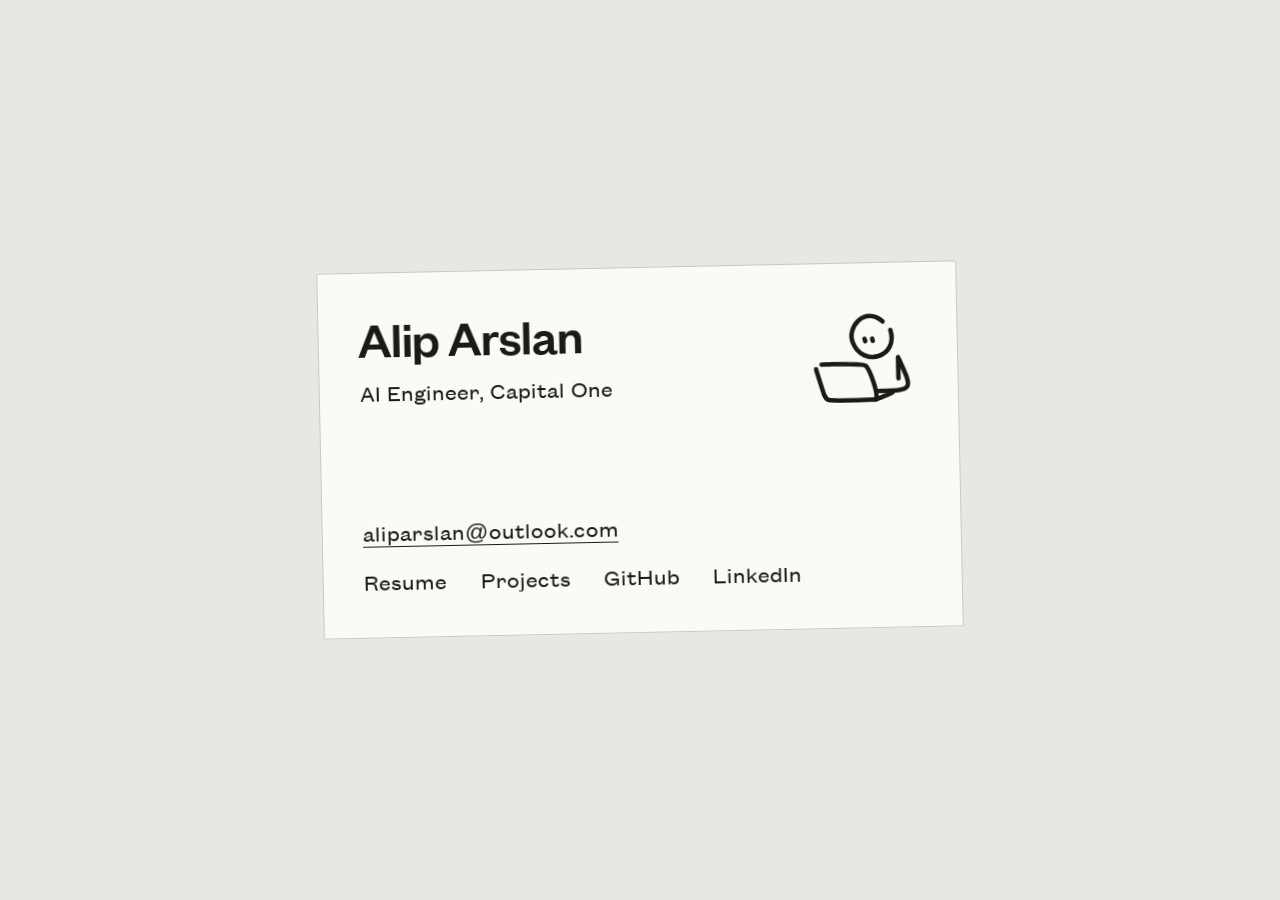
==== commit 9cfdc50a: "add slide animation, illustration in corner" ====
--- a/index.html
+++ b/index.html
@@ -3,7 +3,7 @@
 <head>
   <meta charset="UTF-8">
   <meta name="viewport" content="width=device-width, initial-scale=1.0">
-  <title>Alip Arslan — AI Engineer</title>
+  <title>Alip Arslan - AI Engineer</title>
   <meta name="description" content="Alip Arslan — AI engineer at Capital One.">
   <meta name="theme-color" content="#e9e7e2" media="(prefers-color-scheme: light)">
   <meta name="theme-color" content="#0d0d0c" media="(prefers-color-scheme: dark)">
@@ -17,6 +17,25 @@
   <meta property="og:image:height" content="630">
   <meta property="og:image:alt" content="Alip Arslan's digital business card">
   <meta name="twitter:card" content="summary_large_image">
+
+  <script type="application/ld+json">
+    {
+      "@context": "https://schema.org",
+      "@type": "Person",
+      "name": "Alip Arslan",
+      "url": "https://alip.dev/",
+      "email": "mailto:aliparslan@outlook.com",
+      "jobTitle": "AI Engineer",
+      "worksFor": {
+        "@type": "Organization",
+        "name": "Capital One"
+      },
+      "sameAs": [
+        "https://github.com/aliparslan",
+        "https://linkedin.com/in/aliparslan"
+      ]
+    }
+  </script>
 
   <link rel="canonical" href="https://alip.dev/">
   <link rel="icon" href="/static/favicon.png" type="image/png">
@@ -34,6 +53,8 @@
       <article class="card" id="card">
 
         <section class="face front" id="front">
+          <span class="card-illustration" aria-hidden="true"></span>
+
           <div>
             <h1 class="name">Alip Arslan</h1>
             <p class="role">AI Engineer, Capital One</p>
--- a/styles.css
+++ b/styles.css
@@ -63,7 +63,20 @@
   perspective: 1600px;
 }
 
-.tilt { transform-style: preserve-3d; }
+.tilt {
+  transform: rotate(-1.2deg);
+  transform-style: preserve-3d;
+  animation: deal-card 1.1s var(--ease) both;
+}
+
+@keyframes deal-card {
+  from {
+    transform: translate3d(0, -65vh, 0) rotate(-8deg);
+  }
+  to {
+    transform: translate3d(0, 0, 0) rotate(-1.2deg);
+  }
+}
 
 .card {
   /* Every internal measurement scales from this value. */
@@ -75,7 +88,10 @@
   transition: transform 0.7s var(--ease);
 }
 
-.card.flipped { transform: rotateY(180deg); }
+.card.dragging,
+.card.normalizing { transition: none; }
+
+.card.flipped { transform: rotateY(-180deg); }
 
 .face {
   position: absolute;
@@ -92,12 +108,16 @@
 }
 
 .front { justify-content: space-between; }
-.back  { transform: rotateY(180deg); }
+.back  { transform: rotateY(-180deg); }
 
 /* Front */
+.name,
+.card-illustration {
+  font-size: 2.54em;
+}
+
 .name {
   font-family: 'Founders Grotesk', var(--font);
-  font-size: 2.54em;
   font-weight: 500;
   letter-spacing: -0.01em;
   line-height: 1.02;
@@ -109,7 +129,20 @@
   margin-top: 0.5em;
 }
 
-.card-bottom { font-size: 1.05em; }
+.card-bottom { font-size: 1.14em; }
+
+.card-illustration {
+  position: absolute;
+  top: 0.52em;
+  right: 0.61em;
+  width: 2.52em;
+  aspect-ratio: 1;
+  background-color: currentColor;
+  transform: scaleX(-1);
+  -webkit-mask: url('/static/laptop-work.svg') center / contain no-repeat;
+  mask: url('/static/laptop-work.svg') center / contain no-repeat;
+  pointer-events: none;
+}
 
 .address { margin-bottom: 0.85em; }
 .links   { display: flex; flex-wrap: wrap; gap: 1.45em; }
@@ -134,8 +167,6 @@
   background-position: 0 calc(100% + 0.2em);
   transition: background-size 0.35s var(--ease);
 }
-
-.link:hover { background-size: 100% 1px; }
 
 /* Expand small targets without affecting layout. */
 .email, .link { position: relative; }
@@ -202,16 +233,8 @@
   transition: background-size 0.35s var(--ease);
 }
 
-.flip-btn::before {
-  content: '';
-  position: absolute;
-  inset: -0.9em -0.7em;
-}
-
-.flip-btn:hover,
 .flip-btn:focus-visible { background-size: 100% 1px; }
 
-.flip-btn:hover .arrow-back,
 .flip-btn:focus-visible .arrow-back { transform: translateX(-0.15em); }
 
 .project-list {
@@ -221,8 +244,10 @@
   margin-block: auto;
 }
 
+.project-list li { width: fit-content; }
+
 .project-list a {
-  display: block;
+  display: inline-block;
   padding: 0.22em 0;
   text-decoration: none;
   color: inherit;
@@ -253,20 +278,28 @@
 
 .project-desc-short { display: none; }
 
-.project-list a:hover .project-name,
 .project-list a:focus-visible .project-name { background-size: 100% 1px; }
-.project-list a:hover .arrow-out,
 .project-list a:focus-visible .arrow-out { transform: translate(2px, -2px); }
+
+@media (hover: hover) {
+  .link:hover { background-size: 100% 1px; }
+
+  .flip-btn:hover { background-size: 100% 1px; }
+  .flip-btn:hover .arrow-back { transform: translateX(-0.15em); }
+
+  .project-list a:hover .project-name { background-size: 100% 1px; }
+  .project-list a:hover .arrow-out { transform: translate(2px, -2px); }
+}
 
 /* Small screens */
 @media (max-width: 30rem) {
   .face { padding: 1.25em; }
-  .name { font-size: 2.35em; }
-  .card-bottom { font-size: 0.95em; }
+  .name,
+  .card-illustration { font-size: 2.35em; }
   .links { gap: 1.1em; }
   .project-list { gap: 0.2em; }
   .project-list a {
-    display: flex;
+    display: inline-flex;
     align-items: baseline;
     padding: 0.35em 0;
     white-space: nowrap;
@@ -287,6 +320,10 @@
   .back-head { padding-bottom: 0.3em; }
 }
 
+@media (max-width: 22rem) {
+  .links { gap: 0.85em; }
+}
+
 /* Print at standard US business-card size. */
 @media print {
   @page { margin: 0.6in; }
@@ -315,9 +352,10 @@
 
   .back { display: none; }
 
-  .name { font-size: 14pt; }
+  .name,
+  .card-illustration { font-size: 14pt; }
   .role { font-size: 9pt; }
-  .card-bottom { font-size: 8pt; }
+  .card-bottom { font-size: 9pt; }
 }
 
 @media (prefers-reduced-motion: reduce) {
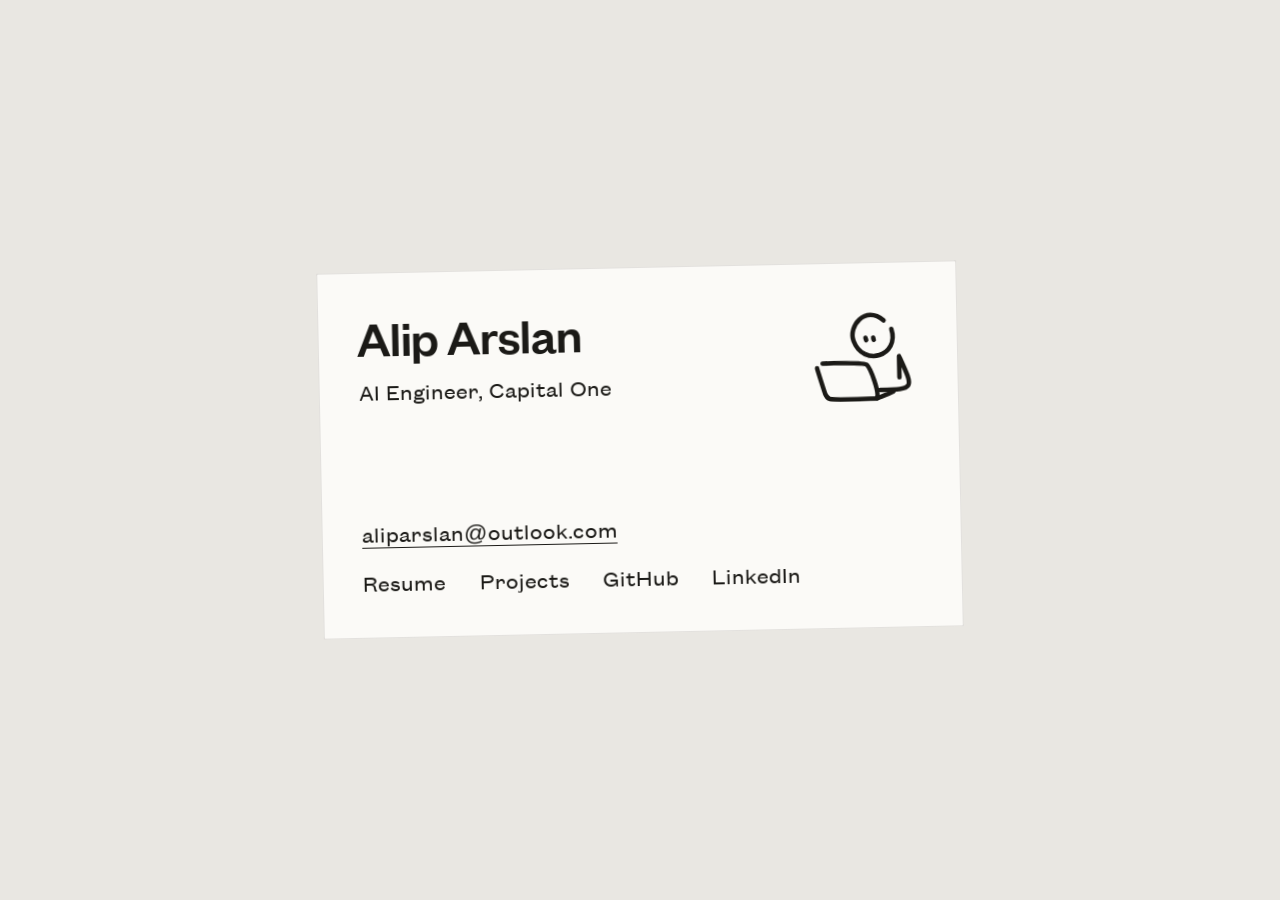
==== commit cd604725: "dash to hyphen" ====
--- a/index.html
+++ b/index.html
@@ -4,7 +4,7 @@
   <meta charset="UTF-8">
   <meta name="viewport" content="width=device-width, initial-scale=1.0">
   <title>Alip Arslan - AI Engineer</title>
-  <meta name="description" content="Alip Arslan — AI engineer at Capital One.">
+  <meta name="description" content="Alip Arslan - AI engineer at Capital One.">
   <meta name="theme-color" content="#e9e7e2" media="(prefers-color-scheme: light)">
   <meta name="theme-color" content="#0d0d0c" media="(prefers-color-scheme: dark)">
 
--- a/styles.css
+++ b/styles.css
@@ -66,7 +66,7 @@
 .tilt {
   transform: rotate(-1.2deg);
   transform-style: preserve-3d;
-  animation: deal-card 1.1s var(--ease) both;
+  animation: deal-card 1.1s var(--ease);
 }
 
 @keyframes deal-card {
@@ -99,12 +99,13 @@
   backface-visibility: hidden;
   -webkit-backface-visibility: hidden;
   background-color: var(--card);
-  border: 1px solid var(--edge);
+  border: 0;
   border-radius: 2px;
+  box-shadow: inset 0 0 0 0.5px var(--edge);
   padding: 2em;
   display: flex;
   flex-direction: column;
-  transition: background-color 0.3s ease, border-color 0.3s ease;
+  transition: background-color 0.3s ease;
 }
 
 .front { justify-content: space-between; }
@@ -161,11 +162,6 @@
   border: 0;
   cursor: pointer;
   text-decoration: none;
-  background-image: linear-gradient(currentColor, currentColor);
-  background-repeat: no-repeat;
-  background-size: 0% 1px;
-  background-position: 0 calc(100% + 0.2em);
-  transition: background-size 0.35s var(--ease);
 }
 
 /* Expand small targets without affecting layout. */
@@ -176,13 +172,29 @@
   inset: -0.55em -0.25em;
 }
 
+.link::after,
+.flip-btn > span::after,
+.project-name::after {
+  content: '';
+  position: absolute;
+  left: 0;
+  bottom: -0.2em;
+  width: 100%;
+  height: 1px;
+  background: currentColor;
+  transform: scaleX(0);
+  transform-origin: left;
+  transition: transform 0.35s var(--ease);
+  pointer-events: none;
+}
+
 .email:focus-visible,
 .link:focus-visible,
 .flip-btn:focus-visible,
 .project-list a:focus-visible { outline: none; }
 
 .email:focus-visible { text-decoration-thickness: 2px; }
-.link:focus-visible  { background-size: 100% 1px; }
+.link:focus-visible::after { transform: scaleX(1); }
 
 .arrow {
   flex: none;
@@ -210,7 +222,7 @@
 }
 
 /* Back */
-.back-head { padding-bottom: 0.5em; }
+.back-head { padding-bottom: 0.25em; }
 
 .flip-btn {
   display: inline-flex;
@@ -226,29 +238,33 @@
   background: none;
   border: 0;
   cursor: pointer;
-  background-image: linear-gradient(currentColor, currentColor);
-  background-repeat: no-repeat;
-  background-size: 0% 1px;
-  background-position: 0 calc(100% + 0.35em);
-  transition: background-size 0.35s var(--ease);
-}
-
-.flip-btn:focus-visible { background-size: 100% 1px; }
+}
+
+.flip-btn > span { position: relative; }
+
+.flip-btn:focus-visible > span::after { transform: scaleX(1); }
 
 .flip-btn:focus-visible .arrow-back { transform: translateX(-0.15em); }
 
 .project-list {
   list-style: none;
   display: grid;
-  gap: 0.12em;
-  margin-block: auto;
-}
-
-.project-list li { width: fit-content; }
+  grid-template-columns: repeat(2, minmax(0, 1fr));
+  grid-template-rows: repeat(2, minmax(0, 1fr));
+  flex: 1;
+  margin-top: 0.35em;
+}
+
+.project-list li { min-width: 0; }
 
 .project-list a {
-  display: inline-block;
-  padding: 0.22em 0;
+  display: flex;
+  flex-direction: column;
+  justify-content: center;
+  width: 100%;
+  height: 100%;
+  min-width: 0;
+  padding: 0.65em 0.8em;
   text-decoration: none;
   color: inherit;
 }
@@ -256,38 +272,37 @@
 .project-head {
   display: flex;
   align-items: baseline;
-  gap: 0.35em;
+  gap: 0.32em;
 }
 
 .project-name {
-  font-size: 0.95em;
+  position: relative;
+  font-size: 1.14em;
   font-weight: 600;
-  background-image: linear-gradient(currentColor, currentColor);
-  background-repeat: no-repeat;
-  background-size: 0% 1px;
-  background-position: 0 calc(100% + 0.15em);
-  transition: background-size 0.35s var(--ease);
-}
+}
+
+.project-name::after { bottom: -0.15em; }
 
 .project-desc {
   display: block;
-  font-size: 0.8em;
-  line-height: 1.35;
-  margin-top: 0.05em;
+  min-width: 0;
+  font-size: 1em;
+  line-height: 1.18;
+  margin-top: 0.18em;
 }
 
 .project-desc-short { display: none; }
 
-.project-list a:focus-visible .project-name { background-size: 100% 1px; }
+.project-list a:focus-visible .project-name::after { transform: scaleX(1); }
 .project-list a:focus-visible .arrow-out { transform: translate(2px, -2px); }
 
 @media (hover: hover) {
-  .link:hover { background-size: 100% 1px; }
-
-  .flip-btn:hover { background-size: 100% 1px; }
+  .link:hover::after { transform: scaleX(1); }
+
+  .flip-btn:hover > span::after { transform: scaleX(1); }
   .flip-btn:hover .arrow-back { transform: translateX(-0.15em); }
 
-  .project-list a:hover .project-name { background-size: 100% 1px; }
+  .project-list a:hover .project-name::after { transform: scaleX(1); }
   .project-list a:hover .arrow-out { transform: translate(2px, -2px); }
 }
 
@@ -297,27 +312,16 @@
   .name,
   .card-illustration { font-size: 2.35em; }
   .links { gap: 1.1em; }
-  .project-list { gap: 0.2em; }
+  .project-list {
+    gap: 0.2em 0.55em;
+    margin-top: 0.15em;
+  }
   .project-list a {
-    display: inline-flex;
-    align-items: baseline;
-    padding: 0.35em 0;
-    white-space: nowrap;
-  }
-  .project-head { display: contents; }
-  .project-desc {
-    display: inline;
-    margin-top: 0;
-    margin-inline-start: 0.35em;
-  }
-  .project-desc::before { content: '- '; }
+    padding: 0.4em 0.55em;
+  }
   .project-desc-full { display: none; }
   .project-desc-short { display: inline; }
-  .arrow-out {
-    order: 1;
-    margin-inline-start: 0.35em;
-  }
-  .back-head { padding-bottom: 0.3em; }
+  .back-head { padding-bottom: 0.15em; }
 }
 
 @media (max-width: 22rem) {
@@ -346,6 +350,7 @@
 
   .face {
     border: 0.5pt solid #999;
+    box-shadow: none;
     background: #fff;
     padding: 0.26in;
   }
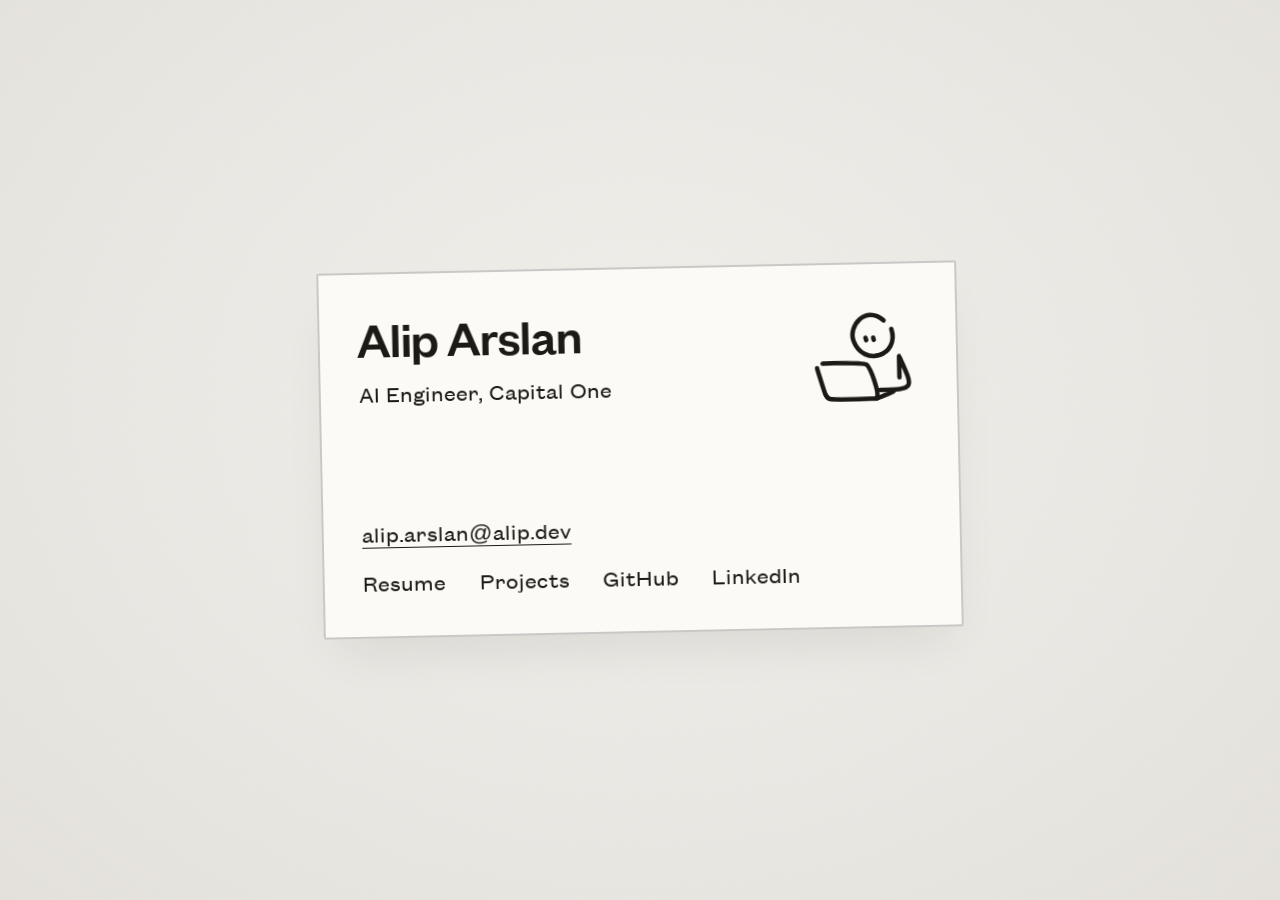
==== commit c201c019: "change email to custom domain" ====
--- a/index.html
+++ b/index.html
@@ -24,7 +24,7 @@
       "@type": "Person",
       "name": "Alip Arslan",
       "url": "https://alip.dev/",
-      "email": "mailto:aliparslan@outlook.com",
+      "email": "mailto:alip.arslan@alip.dev",
       "jobTitle": "AI Engineer",
       "worksFor": {
         "@type": "Organization",
@@ -62,7 +62,7 @@
 
           <div class="card-bottom">
             <p class="address">
-              <a href="mailto:aliparslan@outlook.com" class="email">aliparslan@outlook.com</a>
+              <a href="mailto:alip.arslan@alip.dev" class="email">alip.arslan@alip.dev</a>
             </p>
             <nav class="links" aria-label="Elsewhere">
               <a href="/resume.pdf" class="link" target="_blank" rel="noopener">Resume</a>
--- a/styles.css
+++ b/styles.css
@@ -1,6 +1,5 @@
 *, *::before, *::after { margin: 0; padding: 0; box-sizing: border-box; }
 
-/* Replace these evaluation files with licensed web fonts before publishing. */
 @font-face {
   font-family: 'Founders Grotesk';
   src: url('/fonts/founders-grotesk-medium.woff2') format('woff2');
@@ -29,6 +28,9 @@
   --card: #fbfaf7;
   --fg: #1b1a17;
   --edge: rgba(27, 26, 23, 0.22);
+  --ambient-center: #f0eee9;
+  --ambient-edge: #e3e0da;
+  --card-shadow: rgba(27, 26, 23, 0.1);
 }
 
 @media (prefers-color-scheme: dark) {
@@ -37,6 +39,9 @@
     --card: #181714;
     --fg: #eae7e0;
     --edge: rgba(234, 231, 224, 0.2);
+    --ambient-center: #141310;
+    --ambient-edge: #090908;
+    --card-shadow: rgba(0, 0, 0, 0.32);
   }
 }
 
@@ -47,6 +52,17 @@
   padding: clamp(1rem, 4vw, 3rem);
   font-family: var(--font);
   background-color: var(--bg);
+  background-image:
+    url("data:image/svg+xml,%3Csvg viewBox='0 0 140 140' xmlns='http://www.w3.org/2000/svg'%3E%3Cfilter id='n'%3E%3CfeTurbulence type='fractalNoise' baseFrequency='.85' numOctaves='3' stitchTiles='stitch'/%3E%3C/filter%3E%3Crect width='100%25' height='100%25' opacity='.14' filter='url(%23n)'/%3E%3C/svg%3E"),
+    radial-gradient(
+      ellipse at 50% 44%,
+      var(--ambient-center) 0%,
+      var(--bg) 58%,
+      var(--ambient-edge) 100%
+    );
+  background-repeat: repeat, no-repeat;
+  background-size: 140px 140px, 100% 100%;
+  background-blend-mode: soft-light, normal;
   color: var(--fg);
   transition: background-color 0.3s ease, color 0.3s ease;
 }
@@ -101,15 +117,22 @@
   background-color: var(--card);
   border: 0;
   border-radius: 2px;
-  box-shadow: inset 0 0 0 0.5px var(--edge);
+  box-shadow:
+    inset 0 0 0 2px var(--edge),
+    0 1.25em 2.4em -0.9em var(--card-shadow);
   padding: 2em;
   display: flex;
   flex-direction: column;
   transition: background-color 0.3s ease;
 }
 
-.front { justify-content: space-between; }
-.back  { transform: rotateY(-180deg); }
+.front {
+  justify-content: space-between;
+}
+
+.back {
+  transform: rotateY(-180deg);
+}
 
 /* Front */
 .name,
@@ -121,7 +144,7 @@
   font-family: 'Founders Grotesk', var(--font);
   font-weight: 500;
   letter-spacing: -0.01em;
-  line-height: 1.02;
+  line-height: 1.06;
   margin-inline-start: -0.035em;
 }
 
@@ -269,6 +292,8 @@
   color: inherit;
 }
 
+.project-list li:nth-child(odd) a { padding-left: 0; }
+
 .project-head {
   display: flex;
   align-items: baseline;
@@ -308,7 +333,12 @@
 
 /* Small screens */
 @media (max-width: 30rem) {
-  .face { padding: 1.25em; }
+  .face {
+    box-shadow:
+      inset 0 0 0 1px var(--edge),
+      0 1em 2em -0.9em var(--card-shadow);
+    padding: 1.25em;
+  }
   .name,
   .card-illustration { font-size: 2.35em; }
   .links { gap: 1.1em; }
